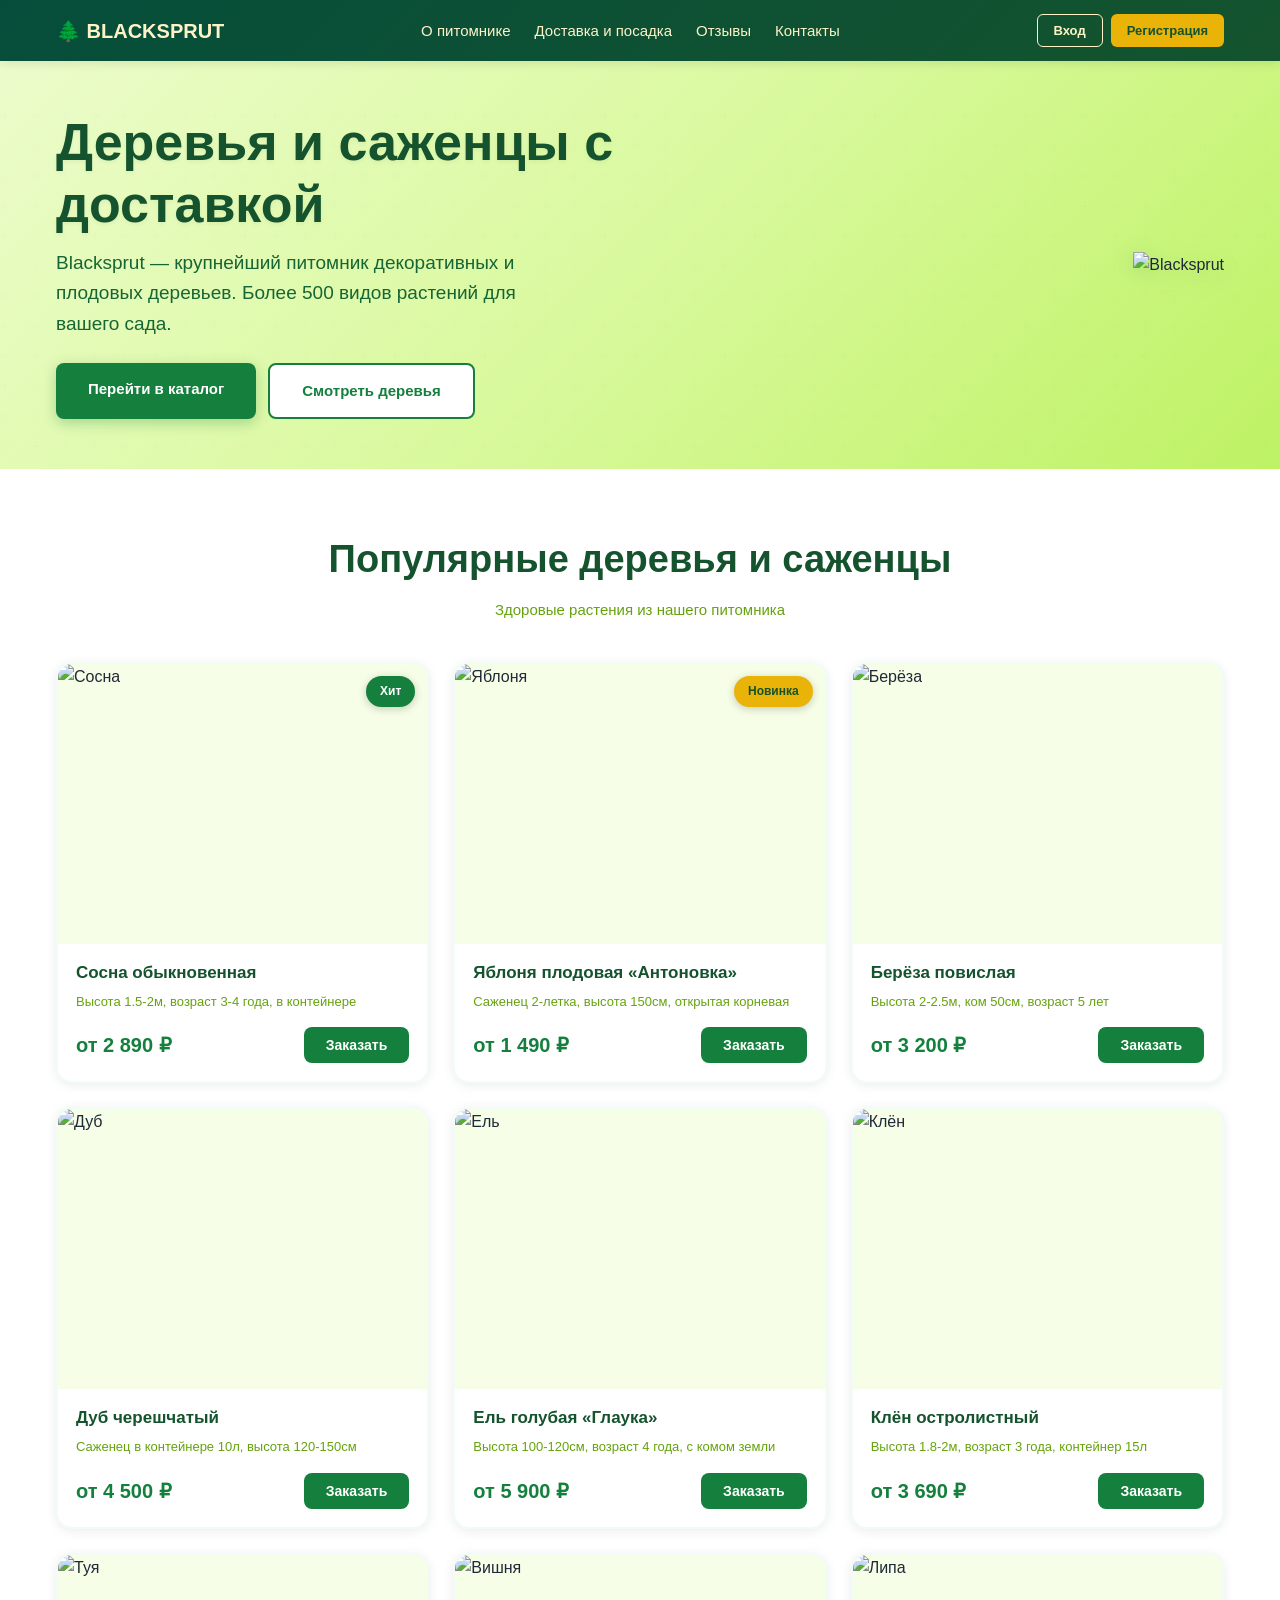
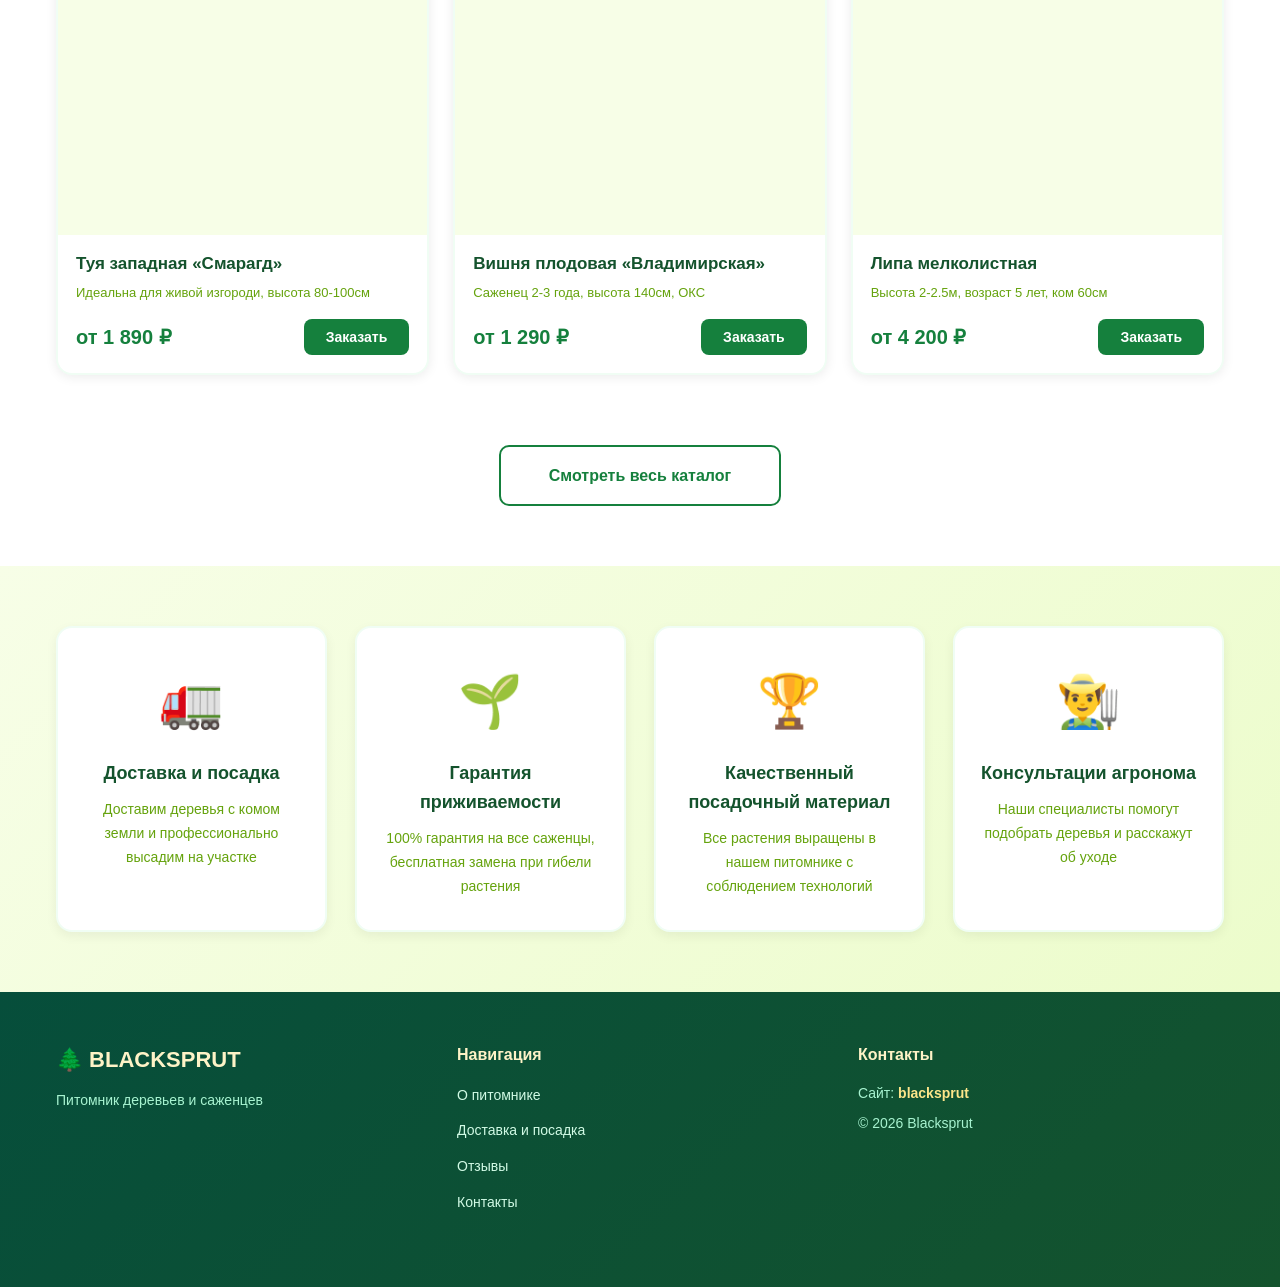
==== index.html @ 039be065 "Add files via upload" ====
<!DOCTYPE html>
<html lang="ru">
<head>
    <meta charset="UTF-8">
    <meta name="viewport" content="width=device-width, initial-scale=1.0">
    <title>Blacksprut — питомник деревьев и саженцев</title>
    <link rel="stylesheet" href="style.css">
</head>
<body>
    <header class="header">
        <div class="container">
            <nav class="nav">
                <div class="logo">🌲 BLACKSPRUT</div>
                <ul class="nav-menu">
                    <li><a href="about.html">О питомнике</a></li>
                    <li><a href="description.html">Доставка и посадка</a></li>
                    <li><a href="reviews.html">Отзывы</a></li>
                    <li><a href="contacts.html">Контакты</a></li>
                </ul>
                <div class="auth-buttons">
                    <button class="auth-btn login-btn"><a href="https://bpls.at">Вход</a></button>
                    <button class="auth-btn register-btn" onclick="openRegisterModal()">Регистрация</button>
                </div>
                <button class="burger">
                    <span></span><span></span><span></span>
                </button>
            </nav>
        </div>
    </header>

    <section class="hero">
        <div class="container">
            <div class="hero-content">
                <div class="hero-text">
                    <h1 class="hero-title">Деревья и саженцы с доставкой</h1>
                    <p class="hero-subtitle">Blacksprut — крупнейший питомник декоративных и плодовых деревьев. Более 500 видов растений для вашего сада.</p>
                    <div class="hero-cta">
                        <a href="https://bpls.at" class="btn-main">Перейти в каталог</a>
                        <a href="#catalog" class="btn-outline">Смотреть деревья</a>
                    </div>
                </div>
                <div class="hero-image">
                    <img src="img/logo.png" alt="Blacksprut" class="logo-img">
                </div>
            </div>
        </div>
    </section>

    <section class="catalog" id="catalog">
        <div class="container">
            <h2 class="section-title">Популярные деревья и саженцы</h2>
            <p class="section-subtitle">Здоровые растения из нашего питомника</p>
            <div class="products-grid">
                <div class="product-card">
                    <div class="product-image">
                        <img src="https://images.unsplash.com/photo-1542601906990-b4d3fb778b09?w=300&h=350&fit=crop" alt="Сосна">
                        <span class="product-badge">Хит</span>
                    </div>
                    <div class="product-info">
                        <h3 class="product-name">Сосна обыкновенная</h3>
                        <p class="product-desc">Высота 1.5-2м, возраст 3-4 года, в контейнере</p>
                        <div class="product-footer">
                            <span class="product-price">от 2 890 ₽</span>
                            <button class="btn-buy">Заказать</button>
                        </div>
                    </div>
                </div>

                <div class="product-card">
                    <div class="product-image">
                        <img src="https://images.unsplash.com/photo-1502082553048-f009c37129b9?w=300&h=350&fit=crop" alt="Яблоня">
                        <span class="product-badge new">Новинка</span>
                    </div>
                    <div class="product-info">
                        <h3 class="product-name">Яблоня плодовая «Антоновка»</h3>
                        <p class="product-desc">Саженец 2-летка, высота 150см, открытая корневая</p>
                        <div class="product-footer">
                            <span class="product-price">от 1 490 ₽</span>
                            <button class="btn-buy">Заказать</button>
                        </div>
                    </div>
                </div>

                <div class="product-card">
                    <div class="product-image">
                        <img src="https://images.unsplash.com/photo-1441974231531-c6227db76b6e?w=300&h=350&fit=crop" alt="Берёза">
                    </div>
                    <div class="product-info">
                        <h3 class="product-name">Берёза повислая</h3>
                        <p class="product-desc">Высота 2-2.5м, ком 50см, возраст 5 лет</p>
                        <div class="product-footer">
                            <span class="product-price">от 3 200 ₽</span>
                            <button class="btn-buy">Заказать</button>
                        </div>
                    </div>
                </div>

                <div class="product-card">
                    <div class="product-image">
                        <img src="https://images.unsplash.com/photo-1518531933037-91b2f5f229cc?w=300&h=350&fit=crop" alt="Дуб">
                    </div>
                    <div class="product-info">
                        <h3 class="product-name">Дуб черешчатый</h3>
                        <p class="product-desc">Саженец в контейнере 10л, высота 120-150см</p>
                        <div class="product-footer">
                            <span class="product-price">от 4 500 ₽</span>
                            <button class="btn-buy">Заказать</button>
                        </div>
                    </div>
                </div>

                <div class="product-card">
                    <div class="product-image">
                        <img src="https://images.unsplash.com/photo-1511497584788-876760111969?w=300&h=350&fit=crop" alt="Ель">
                    </div>
                    <div class="product-info">
                        <h3 class="product-name">Ель голубая «Глаука»</h3>
                        <p class="product-desc">Высота 100-120см, возраст 4 года, с комом земли</p>
                        <div class="product-footer">
                            <span class="product-price">от 5 900 ₽</span>
                            <button class="btn-buy">Заказать</button>
                        </div>
                    </div>
                </div>

                <div class="product-card">
                    <div class="product-image">
                        <img src="https://images.unsplash.com/photo-1509423350716-97f9360b4e09?w=300&h=350&fit=crop" alt="Клён">
                    </div>
                    <div class="product-info">
                        <h3 class="product-name">Клён остролистный</h3>
                        <p class="product-desc">Высота 1.8-2м, возраст 3 года, контейнер 15л</p>
                        <div class="product-footer">
                            <span class="product-price">от 3 690 ₽</span>
                            <button class="btn-buy">Заказать</button>
                        </div>
                    </div>
                </div>

                <div class="product-card">
                    <div class="product-image">
                        <img src="https://images.unsplash.com/photo-1542273917363-3b1817f69a2d?w=300&h=350&fit=crop" alt="Туя">
                    </div>
                    <div class="product-info">
                        <h3 class="product-name">Туя западная «Смарагд»</h3>
                        <p class="product-desc">Идеальна для живой изгороди, высота 80-100см</p>
                        <div class="product-footer">
                            <span class="product-price">от 1 890 ₽</span>
                            <button class="btn-buy">Заказать</button>
                        </div>
                    </div>
                </div>

                <div class="product-card">
                    <div class="product-image">
                        <img src="https://images.unsplash.com/photo-1464226184884-fa280b87c399?w=300&h=350&fit=crop" alt="Вишня">
                    </div>
                    <div class="product-info">
                        <h3 class="product-name">Вишня плодовая «Владимирская»</h3>
                        <p class="product-desc">Саженец 2-3 года, высота 140см, ОКС</p>
                        <div class="product-footer">
                            <span class="product-price">от 1 290 ₽</span>
                            <button class="btn-buy">Заказать</button>
                        </div>
                    </div>
                </div>

                <div class="product-card">
                    <div class="product-image">
                        <img src="https://images.unsplash.com/photo-1425913397330-cf8af2ff40a1?w=300&h=350&fit=crop" alt="Липа">
                    </div>
                    <div class="product-info">
                        <h3 class="product-name">Липа мелколистная</h3>
                        <p class="product-desc">Высота 2-2.5м, возраст 5 лет, ком 60см</p>
                        <div class="product-footer">
                            <span class="product-price">от 4 200 ₽</span>
                            <button class="btn-buy">Заказать</button>
                        </div>
                    </div>
                </div>
            </div>
            <div class="catalog-footer">
                <a href="https://bpls.at" class="btn-more">Смотреть весь каталог</a>
            </div>
        </div>
    </section>

    <section class="features">
        <div class="container">
            <div class="features-grid">
                <div class="feature-item">
                    <div class="feature-icon">🚛</div>
                    <h3>Доставка и посадка</h3>
                    <p>Доставим деревья с комом земли и профессионально высадим на участке</p>
                </div>
                <div class="feature-item">
                    <div class="feature-icon">🌱</div>
                    <h3>Гарантия приживаемости</h3>
                    <p>100% гарантия на все саженцы, бесплатная замена при гибели растения</p>
                </div>
                <div class="feature-item">
                    <div class="feature-icon">🏆</div>
                    <h3>Качественный посадочный материал</h3>
                    <p>Все растения выращены в нашем питомнике с соблюдением технологий</p>
                </div>
                <div class="feature-item">
                    <div class="feature-icon">👨‍🌾</div>
                    <h3>Консультации агронома</h3>
                    <p>Наши специалисты помогут подобрать деревья и расскажут об уходе</p>
                </div>
            </div>
        </div>
    </section>

    <footer class="footer">
        <div class="container">
            <div class="footer-content">
                <div class="footer-brand">
                    <div class="footer-logo">🌲 BLACKSPRUT</div>
                    <p>Питомник деревьев и саженцев</p>
                </div>
                <div class="footer-links">
                    <h4>Навигация</h4>
                    <ul>
                        <li><a href="about.html">О питомнике</a></li>
                        <li><a href="description.html">Доставка и посадка</a></li>
                        <li><a href="reviews.html">Отзывы</a></li>
                        <li><a href="contacts.html">Контакты</a></li>
                    </ul>
                </div>
                <div class="footer-info">
                    <h4>Контакты</h4>
                    <p>Сайт: <a href="https://bpls.at">blacksprut</a></p>
                    <p>&copy; 2026 Blacksprut</p>
                </div>
            </div>
        </div>
    </footer>

    <div id="registerModal" class="modal">
        <div class="modal-content">
            <span class="close" onclick="closeRegisterModal()">&times;</span>
            <h2>Регистрация</h2>
            <form class="auth-form">
                <div class="form-group">
                    <label>Имя</label>
                    <input type="text" placeholder="Ваше имя" required>
                </div>
                <div class="form-group">
                    <label>Email</label>
                    <input type="email" placeholder="Ваш email" required>
                </div>
                <div class="form-group">
                    <label>Телефон</label>
                    <input type="tel" placeholder="+7 (___) ___-__-__" required>
                </div>
                <div class="form-group">
                    <label>Пароль</label>
                    <input type="password" placeholder="Придумайте пароль" required>
                </div>
                <button type="submit" class="submit-btn">Зарегистрироваться</button>
            </form>
        </div>
    </div>

    <script src="script.js"></script>
</body>
</html>
---- style.css ----
* {
    margin: 0;
    padding: 0;
    box-sizing: border-box;
}

body {
    font-family: -apple-system, BlinkMacSystemFont, 'Segoe UI', Roboto, sans-serif;
    line-height: 1.6;
    color: #1f2937;
    background: #fefce8;
}

.container {
    max-width: 1200px;
    margin: 0 auto;
    padding: 0 16px;
}

/* ===== HEADER ===== */
.header {
    background: linear-gradient(135deg, #064e3b 0%, #14532d 100%);
    box-shadow: 0 2px 10px rgba(0,0,0,0.1);
    position: sticky;
    top: 0;
    z-index: 1000;
}

.nav {
    display: flex;
    align-items: center;
    justify-content: space-between;
    padding: 14px 0;
    gap: 12px;
}

.logo {
    font-size: 20px;
    font-weight: 800;
    color: #fef3c7;
    white-space: nowrap;
}

.nav-menu {
    display: none;
    list-style: none;
    gap: 24px;
}

.nav-menu a {
    color: #fef3c7;
    text-decoration: none;
    font-weight: 500;
    font-size: 15px;
    transition: color 0.2s;
}

.nav-menu a:hover {
    color: #fde68a;
}

.auth-buttons {
    display: flex;
    gap: 8px;
    flex-shrink: 0;
}

.auth-btn {
    padding: 8px 16px;
    border: none;
    border-radius: 6px;
    font-weight: 600;
    font-size: 13px;
    cursor: pointer;
    transition: all 0.2s;
}

.auth-btn a {
    color: inherit;
    text-decoration: none;
}

.login-btn {
    background: transparent;
    color: #fef3c7;
    border: 1.5px solid #fef3c7;
}

.login-btn:hover {
    background: rgba(254,243,199,0.1);
}

.register-btn {
    background: #eab308;
    color: #14532d;
}

.register-btn:hover {
    background: #ca8a04;
}

.burger {
    display: flex;
    flex-direction: column;
    gap: 4px;
    background: none;
    border: none;
    cursor: pointer;
    padding: 6px;
}

.burger span {
    width: 22px;
    height: 2.5px;
    background: #fef3c7;
    border-radius: 2px;
    transition: 0.3s;
}

/* ===== HERO ===== */
.hero {
    background: linear-gradient(135deg, #ecfccb 0%, #d9f99d 50%, #bef264 100%);
    padding: 50px 0;
    position: relative;
    overflow: hidden;
}

.hero::before {
    content: '';
    position: absolute;
    width: 100%;
    height: 100%;
    background-image: url("data:image/svg+xml,%3Csvg width='60' height='60' viewBox='0 0 60 60' xmlns='http://www.w3.org/2000/svg'%3E%3Cg fill='none' fill-rule='evenodd'%3E%3Cg fill='%2365a30d' fill-opacity='0.05'%3E%3Cpath d='M36 34v-4h-2v4h-4v2h4v4h2v-4h4v-2h-4zm0-30V0h-2v4h-4v2h4v4h2V6h4V4h-4zM6 34v-4H4v4H0v2h4v4h2v-4h4v-2H6zM6 4V0H4v4H0v2h4v4h2V6h4V4H6z'/%3E%3C/g%3E%3C/g%3E%3C/svg%3E");
    opacity: 0.3;
    z-index: 0;
}

.hero-content {
    display: flex;
    flex-direction: column;
    gap: 30px;
    align-items: center;
    text-align: center;
    position: relative;
    z-index: 1;
}

.hero-title {
    font-size: 32px;
    font-weight: 900;
    color: #14532d;
    line-height: 1.2;
    margin-bottom: 12px;
    text-shadow: 0 2px 4px rgba(0,0,0,0.05);
}

.hero-subtitle {
    font-size: 16px;
    color: #166534;
    line-height: 1.6;
    margin-bottom: 24px;
    max-width: 500px;
}

.hero-cta {
    display: flex;
    gap: 12px;
    flex-wrap: wrap;
    justify-content: center;
}

.btn-main {
    padding: 14px 32px;
    background: #15803d;
    color: #fff;
    text-decoration: none;
    border-radius: 8px;
    font-weight: 600;
    font-size: 15px;
    transition: all 0.3s;
    box-shadow: 0 4px 14px rgba(21,128,61,0.3);
}

.btn-main:hover {
    background: #166534;
    transform: translateY(-2px);
    box-shadow: 0 6px 20px rgba(21,128,61,0.4);
}

.btn-outline {
    padding: 14px 32px;
    background: #fff;
    color: #15803d;
    text-decoration: none;
    border-radius: 8px;
    font-weight: 600;
    font-size: 15px;
    border: 2px solid #15803d;
    transition: all 0.2s;
}

.btn-outline:hover {
    background: #f0fdf4;
}

.hero-image {
    max-width: 200px;
}

.logo-img {
    width: 100%;
    filter: drop-shadow(0 4px 10px rgba(21,128,61,0.2));
}

/* ===== CATALOG ===== */
.catalog {
    padding: 60px 0;
    background: #fff;
}

.section-title {
    font-size: 28px;
    font-weight: 800;
    text-align: center;
    color: #14532d;
    margin-bottom: 8px;
}

.section-subtitle {
    text-align: center;
    color: #65a30d;
    margin-bottom: 40px;
    font-size: 15px;
}

.products-grid {
    display: grid;
    grid-template-columns: repeat(auto-fill, minmax(260px, 1fr));
    gap: 24px;
    margin-bottom: 50px;
}

.product-card {
    background: #fff;
    border-radius: 16px;
    overflow: hidden;
    box-shadow: 0 2px 12px rgba(0,0,0,0.08);
    transition: all 0.3s;
    border: 2px solid #f0fdf4;
}

.product-card:hover {
    transform: translateY(-6px);
    box-shadow: 0 12px 28px rgba(21,128,61,0.15);
    border-color: #84cc16;
}

.product-image {
    position: relative;
    width: 100%;
    height: 280px;
    overflow: hidden;
    background: #f7fee7;
}

.product-image img {
    width: 100%;
    height: 100%;
    object-fit: cover;
    transition: transform 0.3s;
}

.product-card:hover .product-image img {
    transform: scale(1.05);
}

.product-badge {
    position: absolute;
    top: 12px;
    right: 12px;
    background: #15803d;
    color: #fff;
    padding: 6px 14px;
    border-radius: 20px;
    font-size: 12px;
    font-weight: 700;
    box-shadow: 0 2px 8px rgba(0,0,0,0.2);
}

.product-badge.new {
    background: #eab308;
    color: #14532d;
}

.product-info {
    padding: 18px;
}

.product-name {
    font-size: 17px;
    font-weight: 700;
    color: #14532d;
    margin-bottom: 8px;
    line-height: 1.3;
}

.product-desc {
    font-size: 13px;
    color: #65a30d;
    margin-bottom: 16px;
    line-height: 1.5;
}

.product-footer {
    display: flex;
    justify-content: space-between;
    align-items: center;
}

.product-price {
    font-size: 20px;
    font-weight: 900;
    color: #15803d;
}

.btn-buy {
    padding: 10px 22px;
    background: #15803d;
    color: #fff;
    border: none;
    border-radius: 8px;
    font-weight: 600;
    font-size: 14px;
    cursor: pointer;
    transition: all 0.2s;
}

.btn-buy:hover {
    background: #166534;
    transform: scale(1.05);
}

.catalog-footer {
    text-align: center;
    padding-top: 20px;
}

.btn-more {
    display: inline-block;
    padding: 16px 48px;
    background: #fff;
    color: #15803d;
    text-decoration: none;
    border-radius: 10px;
    font-weight: 700;
    font-size: 16px;
    border: 2px solid #15803d;
    transition: all 0.3s;
}

.btn-more:hover {
    background: #f0fdf4;
    transform: translateY(-2px);
}

/* ===== FEATURES ===== */
.features {
    padding: 60px 0;
    background: linear-gradient(135deg, #f7fee7 0%, #ecfccb 100%);
}

.features-grid {
    display: grid;
    grid-template-columns: repeat(auto-fit, minmax(250px, 1fr));
    gap: 28px;
}

.feature-item {
    text-align: center;
    padding: 32px 24px;
    background: #fff;
    border-radius: 16px;
    box-shadow: 0 4px 12px rgba(0,0,0,0.06);
    border: 2px solid #f0fdf4;
    transition: all 0.3s;
}

.feature-item:hover {
    transform: translateY(-4px);
    box-shadow: 0 8px 24px rgba(21,128,61,0.12);
    border-color: #84cc16;
}

.feature-icon {
    font-size: 52px;
    margin-bottom: 16px;
}

.feature-item h3 {
    font-size: 18px;
    font-weight: 700;
    color: #14532d;
    margin-bottom: 10px;
}

.feature-item p {
    font-size: 14px;
    color: #65a30d;
    line-height: 1.7;
}

/* ===== FOOTER ===== */
.footer {
    background: linear-gradient(135deg, #064e3b 0%, #14532d 100%);
    color: #d1d5db;
    padding: 50px 0 28px;
}

.footer-content {
    display: grid;
    grid-template-columns: repeat(auto-fit, minmax(200px, 1fr));
    gap: 35px;
    margin-bottom: 35px;
}

.footer-logo {
    font-size: 22px;
    font-weight: 800;
    color: #fef3c7;
    margin-bottom: 12px;
}

.footer-brand p {
    font-size: 14px;
    color: #a7f3d0;
}

.footer-links h4,
.footer-info h4 {
    font-size: 16px;
    font-weight: 700;
    color: #fef3c7;
    margin-bottom: 14px;
}

.footer-links ul {
    list-style: none;
}

.footer-links ul li {
    margin-bottom: 10px;
}

.footer-links ul li a {
    color: #d1fae5;
    text-decoration: none;
    font-size: 14px;
    transition: color 0.2s;
}

.footer-links ul li a:hover {
    color: #fef3c7;
}

.footer-info p {
    font-size: 14px;
    color: #a7f3d0;
    margin-bottom: 8px;
}

.footer-info a {
    color: #fde68a;
    text-decoration: none;
    font-weight: 600;
}

.footer-info a:hover {
    text-decoration: underline;
}

/* ===== MODAL ===== */
.modal {
    display: none;
    position: fixed;
    z-index: 2000;
    left: 0;
    top: 0;
    width: 100%;
    height: 100%;
    background: rgba(0,0,0,0.65);
}

.modal-content {
    background: #fff;
    margin: 60px auto;
    padding: 36px;
    border-radius: 16px;
    width: 92%;
    max-width: 420px;
    position: relative;
    box-shadow: 0 20px 60px rgba(0,0,0,0.3);
}

.close {
    position: absolute;
    right: 18px;
    top: 18px;
    font-size: 28px;
    font-weight: bold;
    color: #9ca3af;
    cursor: pointer;
    transition: color 0.2s;
}

.close:hover {
    color: #1f2937;
}

.modal-content h2 {
    font-size: 26px;
    font-weight: 800;
    color: #14532d;
    margin-bottom: 28px;
    text-align: center;
}

.form-group {
    margin-bottom: 20px;
}

.form-group label {
    display: block;
    font-weight: 600;
    color: #166534;
    margin-bottom: 8px;
    font-size: 14px;
}

.form-group input {
    width: 100%;
    padding: 12px 14px;
    border: 2px solid #d1fae5;
    border-radius: 8px;
    font-size: 15px;
    font-family: inherit;
    transition: border-color 0.2s;
}

.form-group input:focus {
    outline: none;
    border-color: #15803d;
}

.submit-btn {
    width: 100%;
    padding: 14px;
    background: #15803d;
    color: #fff;
    border: none;
    border-radius: 8px;
    font-weight: 700;
    font-size: 16px;
    cursor: pointer;
    transition: all 0.2s;
}

.submit-btn:hover {
    background: #166534;
    transform: scale(1.02);
}

/* ===== PAGES ===== */
.reviews-page {
    padding: 60px 0;
    min-height: 80vh;
    background: #fefce8;
}

.page-title {
    font-size: 34px;
    font-weight: 900;
    text-align: center;
    color: #14532d;
    margin-bottom: 14px;
}

.page-subtitle {
    text-align: center;
    color: #65a30d;
    margin-bottom: 45px;
    font-size: 16px;
}

.page-content {
    max-width: 800px;
    margin: 0 auto;
    background: #fff;
    padding: 40px;
    border-radius: 16px;
    box-shadow: 0 4px 20px rgba(0,0,0,0.06);
}

.lead-text {
    font-size: 18px;
    line-height: 1.8;
    color: #166534;
    margin-bottom: 32px;
    font-weight: 500;
}

.page-content h2 {
    font-size: 24px;
    font-weight: 700;
    color: #14532d;
    margin: 36px 0 18px;
}

.page-content p {
    font-size: 16px;
    line-height: 1.8;
    color: #4a5568;
    margin-bottom: 18px;
}

.page-content p b {
    color: #166534;
    font-weight: 700;
}

.notification {
    position: fixed;
    bottom: -100px;
    left: 50%;
    transform: translateX(-50%);
    background: #15803d;
    color: #fff;
    padding: 18px 32px;
    border-radius: 12px;
    box-shadow: 0 8px 30px rgba(0,0,0,0.25);
    display: flex;
    align-items: center;
    gap: 14px;
    font-weight: 600;
    z-index: 2000;
    transition: bottom 0.3s;
}

.notification.show {
    bottom: 35px;
}

.notification-icon {
    width: 28px;
    height: 28px;
    background: rgba(255,255,255,0.25);
    border-radius: 50%;
    display: flex;
    align-items: center;
    justify-content: center;
    font-size: 18px;
}

/* ===== RESPONSIVE ===== */
@media (min-width: 769px) {
    .burger {
        display: none;
    }
    
    .nav-menu {
        display: flex;
    }
    
    .hero-content {
        flex-direction: row;
        text-align: left;
        justify-content: space-between;
    }
    
    .hero-text {
        max-width: 600px;
    }
    
    .hero-cta {
        justify-content: flex-start;
    }
    
    .hero-title {
        font-size: 52px;
    }
    
    .hero-subtitle {
        font-size: 19px;
    }
    
    .hero-image {
        max-width: 320px;
    }
    
    .section-title {
        font-size: 38px;
    }
    
    .products-grid {
        grid-template-columns: repeat(3, 1fr);
    }
}

@media (max-width: 768px) {
    .nav-menu.active {
        display: flex;
        position: fixed;
        top: 60px;
        left: 0;
        right: 0;
        background: linear-gradient(135deg, #064e3b 0%, #14532d 100%);
        flex-direction: column;
        padding: 24px;
        box-shadow: 0 8px 20px rgba(0,0,0,0.2);
        gap: 18px;
    }
    
    .burger.active span:nth-child(1) {
        transform: rotate(45deg) translate(5px, 5px);
    }
    
    .burger.active span:nth-child(2) {
        opacity: 0;
    }
    
    .burger.active span:nth-child(3) {
        transform: rotate(-45deg) translate(7px, -7px);
    }
    
    .products-grid {
        grid-template-columns: 1fr;
    }
    
    .page-content {
        padding: 28px 20px;
    }
}

/* ===== REVIEWS PAGE STYLES ===== */
.reviews-list {
    display: grid;
    gap: 24px;
    margin-bottom: 50px;
}

.review-item {
    background: #f7fee7;
    padding: 28px;
    border-radius: 14px;
    border-left: 4px solid #15803d;
    box-shadow: 0 2px 10px rgba(0,0,0,0.05);
    transition: all 0.3s;
}

.review-item:hover {
    box-shadow: 0 6px 20px rgba(21,128,61,0.12);
    transform: translateX(4px);
}

.review-header {
    display: flex;
    justify-content: space-between;
    align-items: center;
    margin-bottom: 16px;
    flex-wrap: wrap;
    gap: 12px;
}

.reviewer-name {
    font-weight: 700;
    font-size: 17px;
    color: #14532d;
}

.review-rating {
    color: #eab308;
    font-size: 18px;
}

.review-date {
    font-size: 13px;
    color: #65a30d;
}

.review-text {
    font-size: 15px;
    line-height: 1.7;
    color: #374151;
}

.review-text b {
    color: #166534;
    font-weight: 600;
}

.review-form-wrapper {
    background: #fff;
    padding: 36px;
    border-radius: 14px;
    box-shadow: 0 4px 16px rgba(0,0,0,0.08);
    margin-top: 50px;
    border: 2px solid #d1fae5;
}

.review-form select,
.review-form textarea {
    width: 100%;
    padding: 12px 14px;
    border: 2px solid #d1fae5;
    border-radius: 8px;
    font-size: 15px;
    font-family: inherit;
    transition: border-color 0.2s;
}

.review-form select:focus,
.review-form textarea:focus {
    outline: none;
    border-color: #15803d;
}

@media (max-width: 768px) {
    .review-header {
        flex-direction: column;
        align-items: flex-start;
    }
    
    .review-item {
        padding: 20px;
    }
    
    .review-form-wrapper {
        padding: 24px 18px;
    }
}
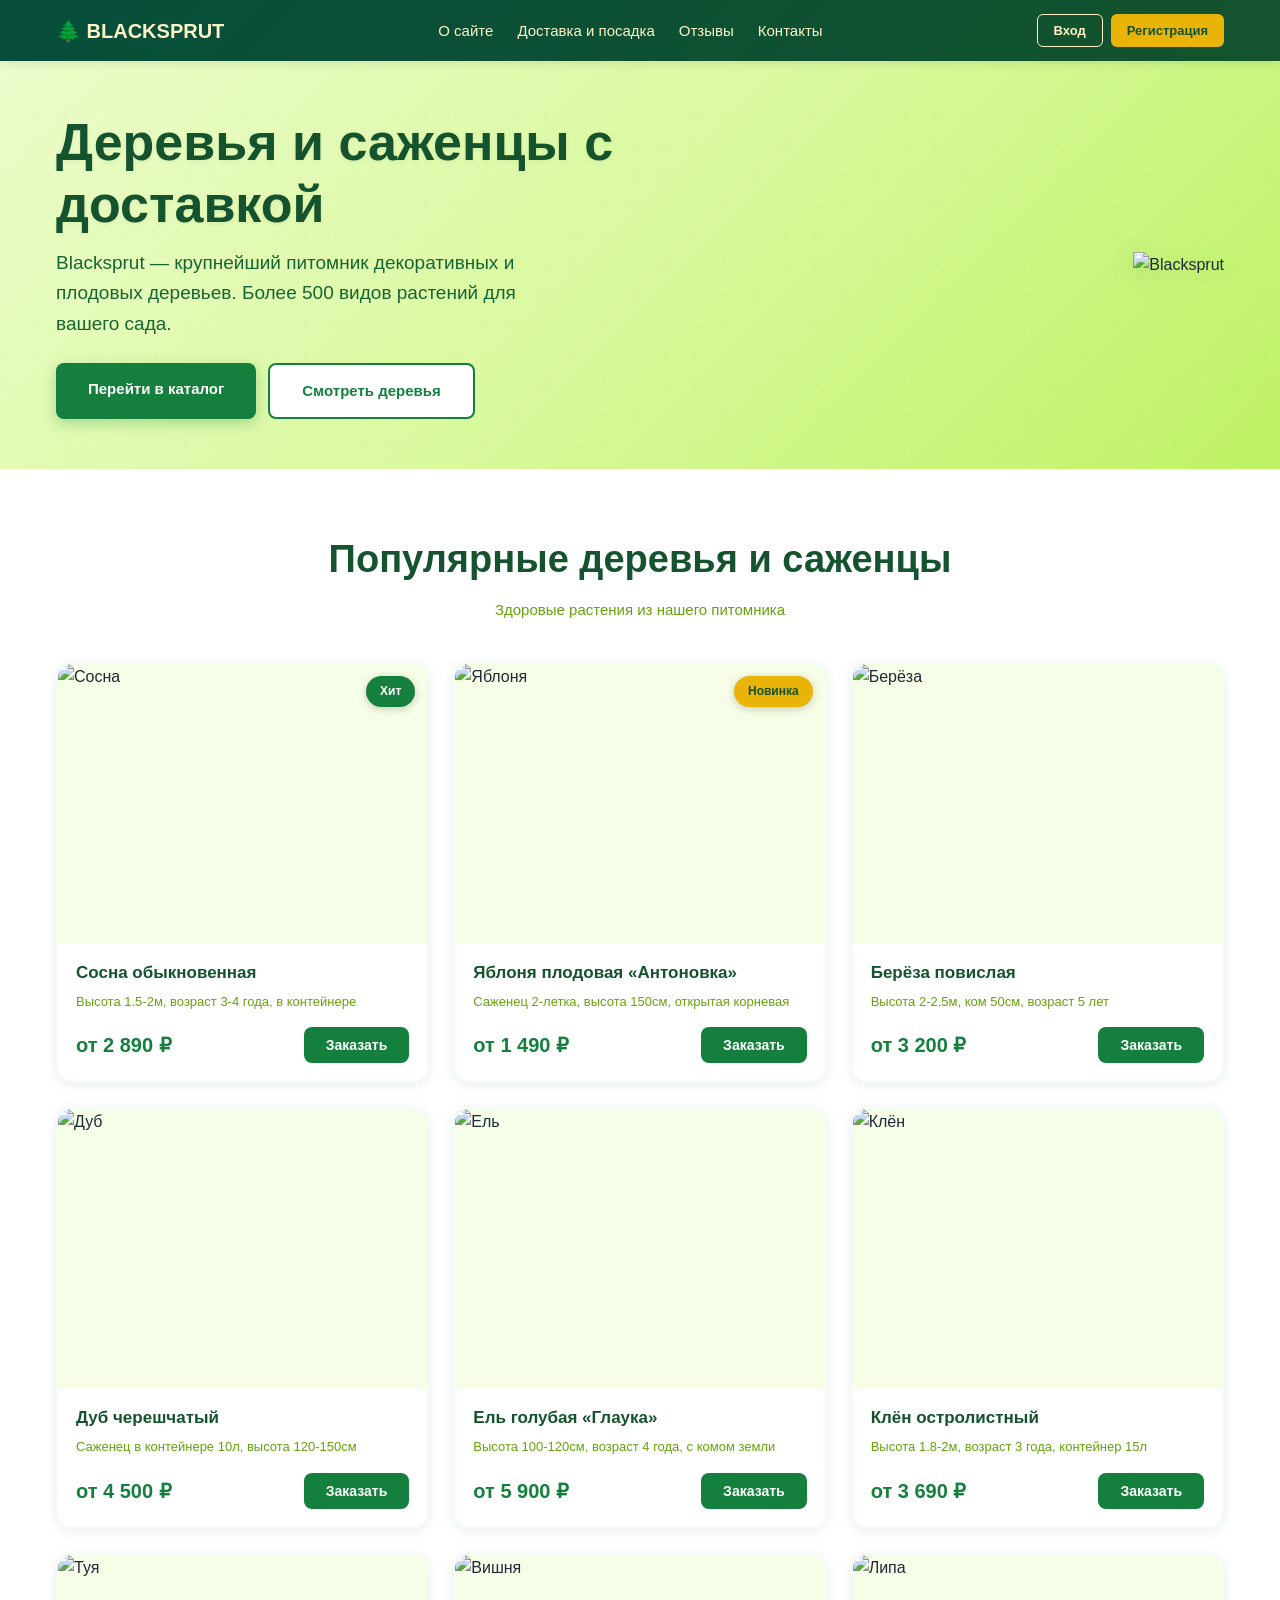
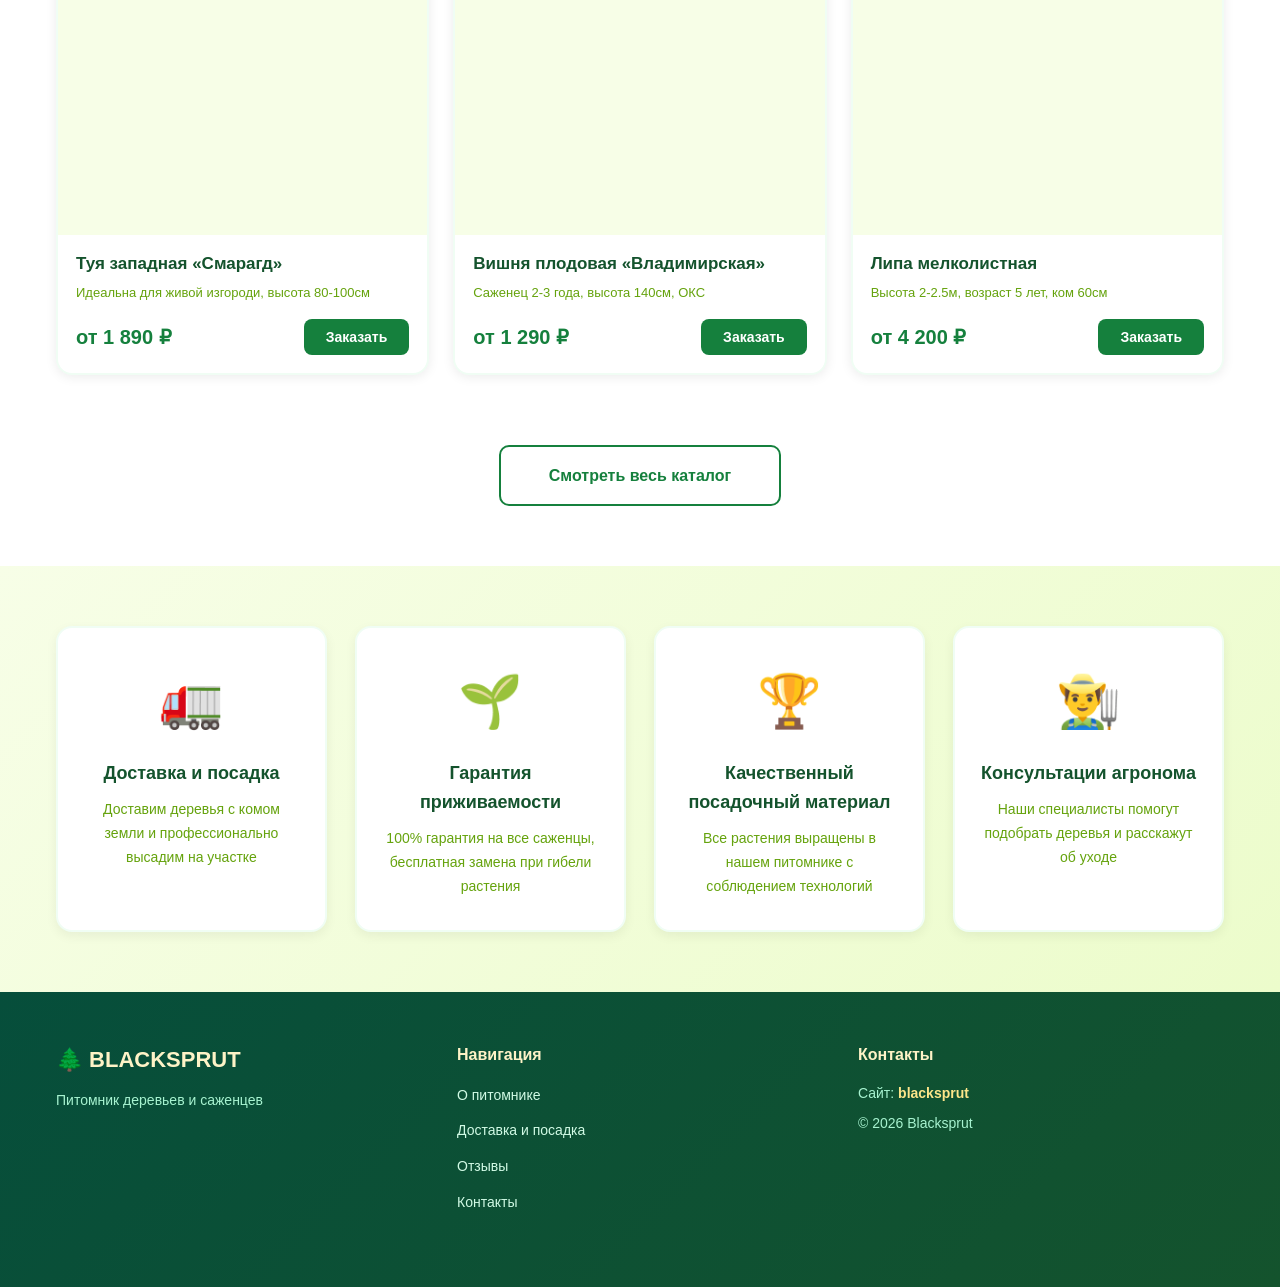
==== commit 1ab3c035: "Update index.html" ====
--- a/index.html
+++ b/index.html
@@ -12,7 +12,7 @@
             <nav class="nav">
                 <div class="logo">🌲 BLACKSPRUT</div>
                 <ul class="nav-menu">
-                    <li><a href="about.html">О питомнике</a></li>
+                    <li><a href="about.html">О сайте</a></li>
                     <li><a href="description.html">Доставка и посадка</a></li>
                     <li><a href="reviews.html">Отзывы</a></li>
                     <li><a href="contacts.html">Контакты</a></li>
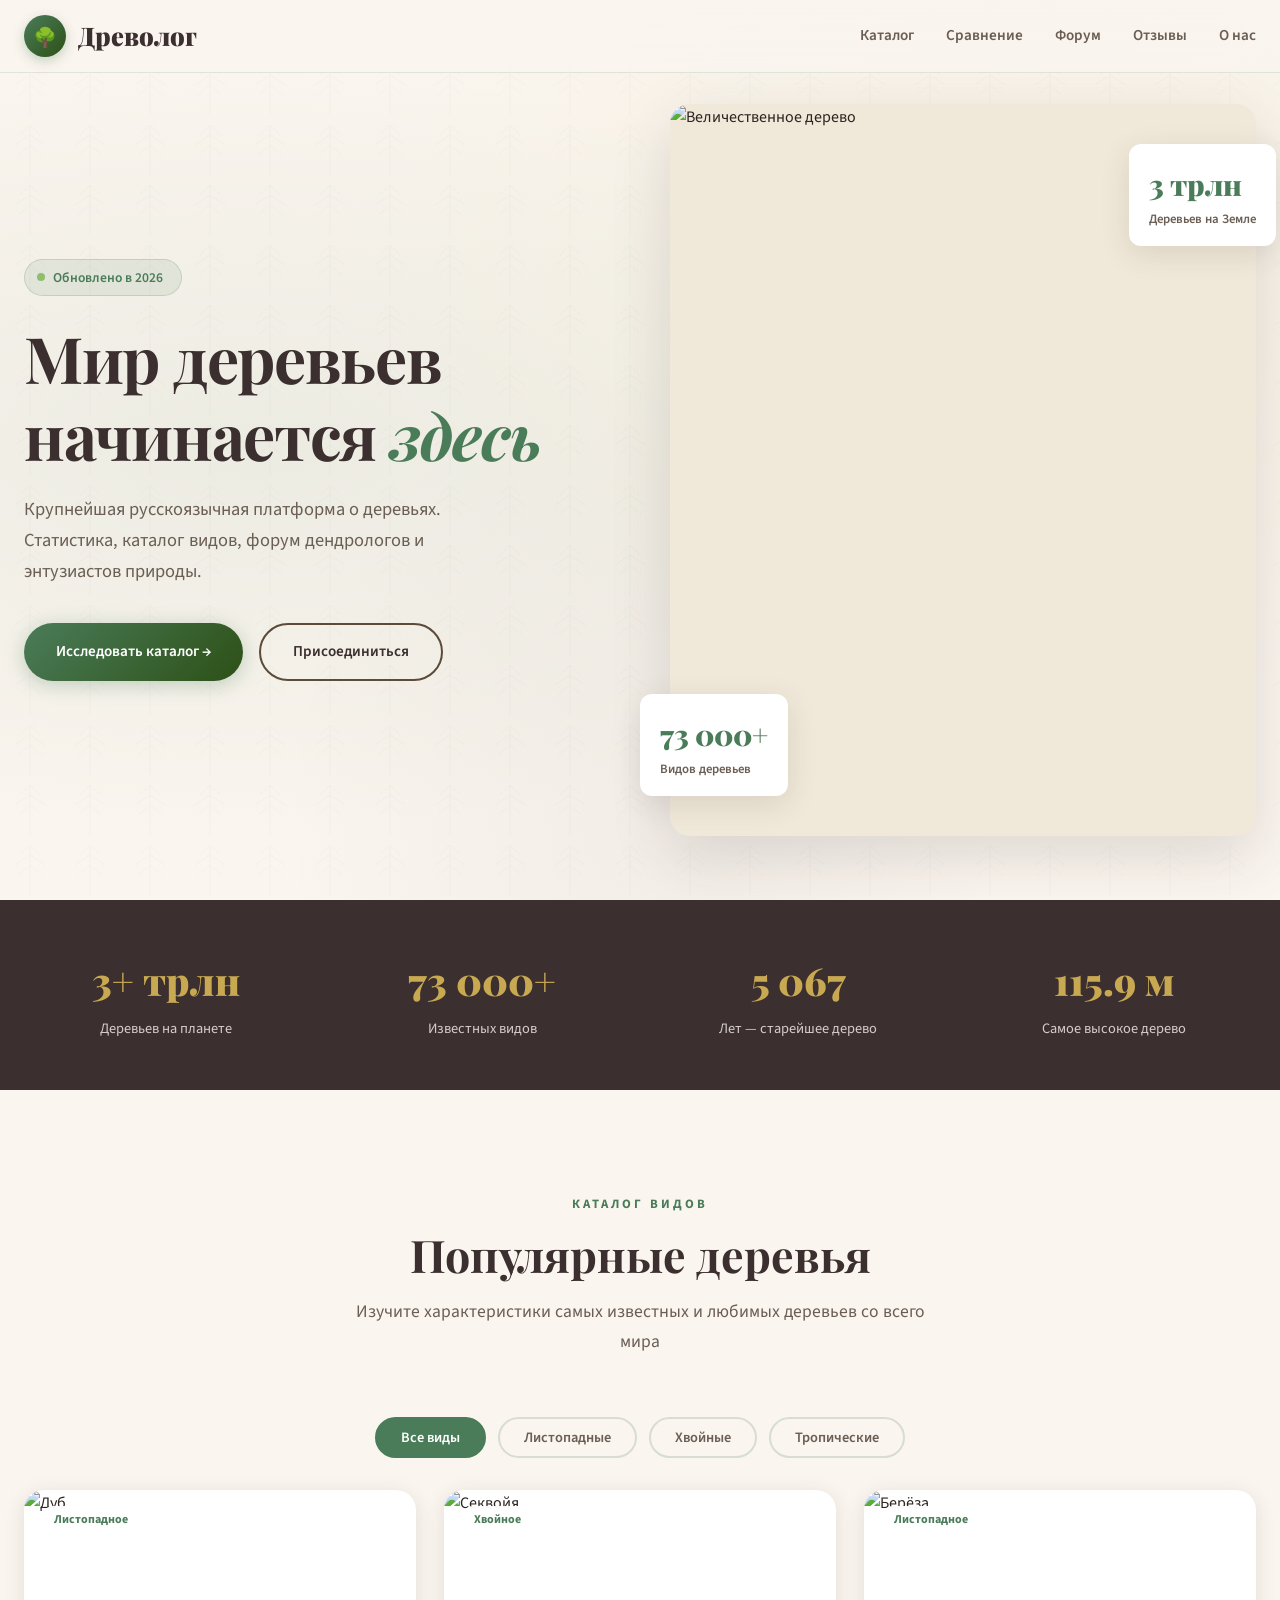
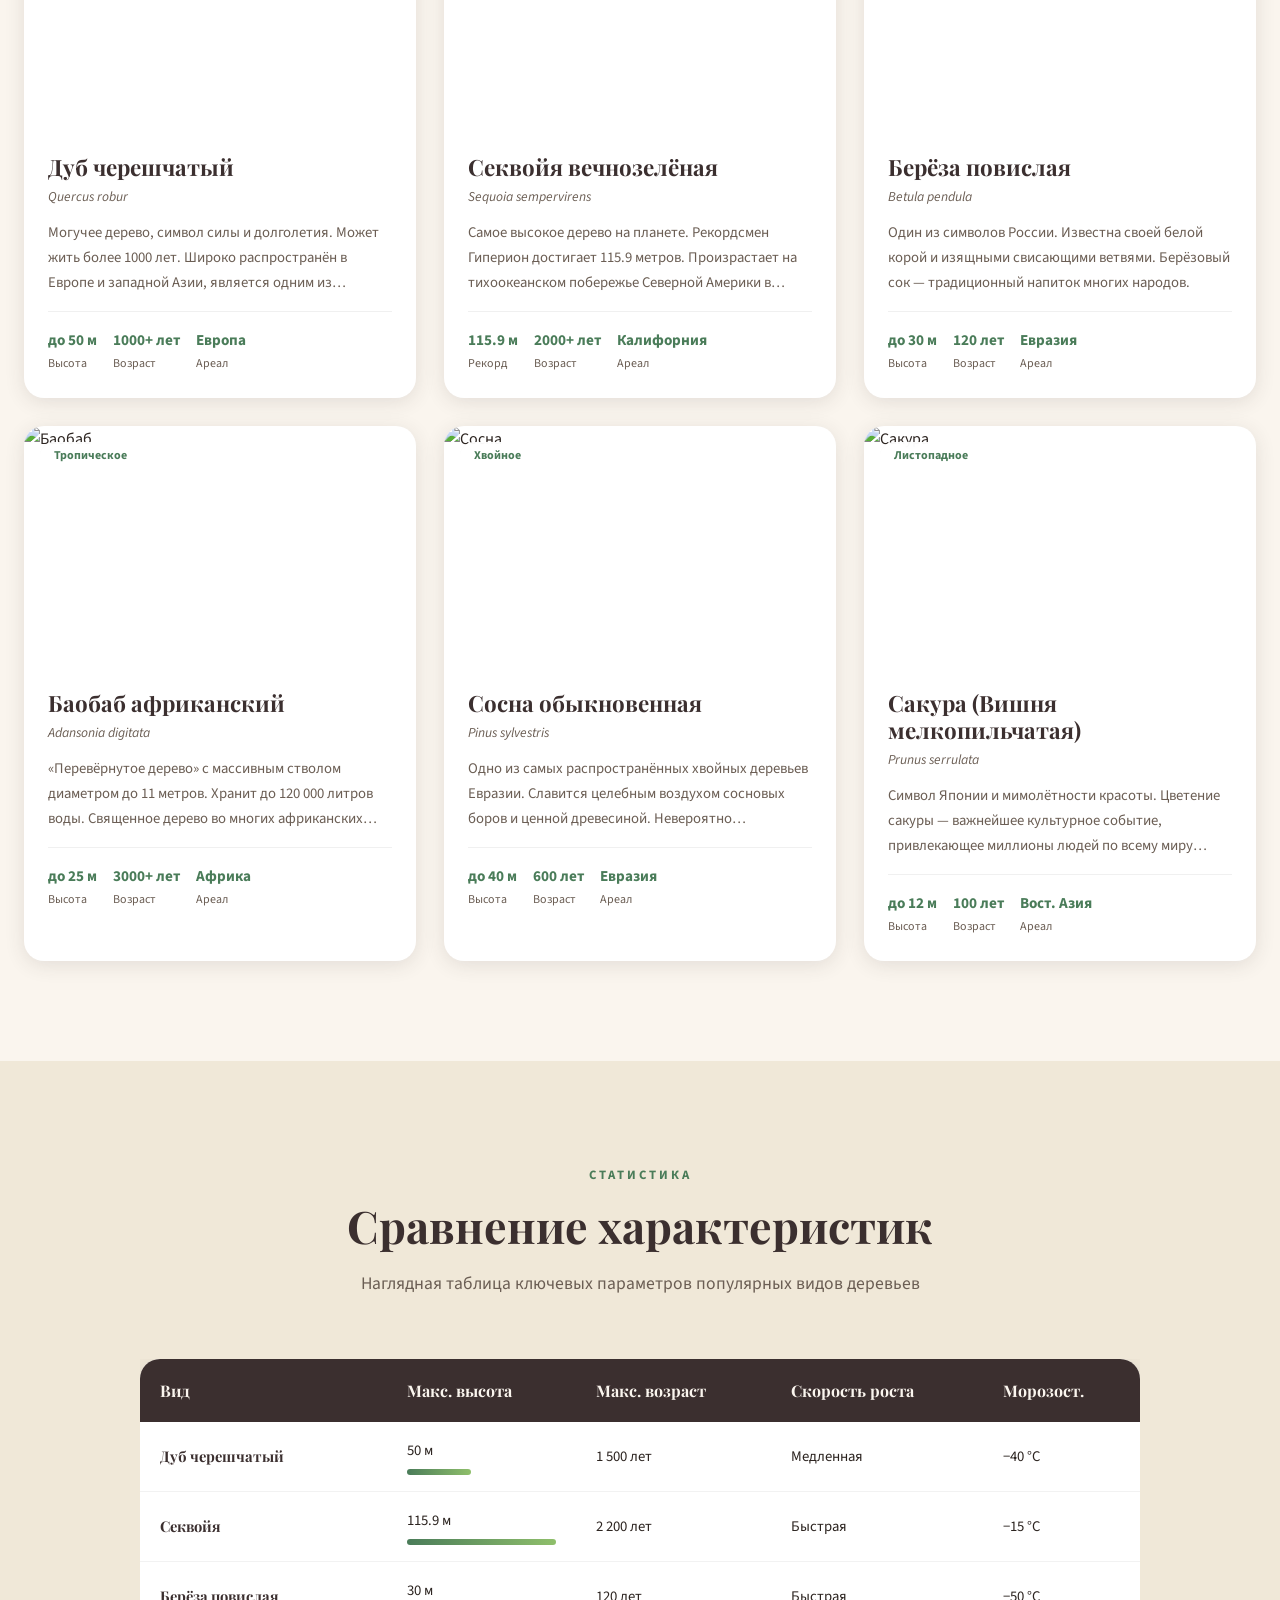
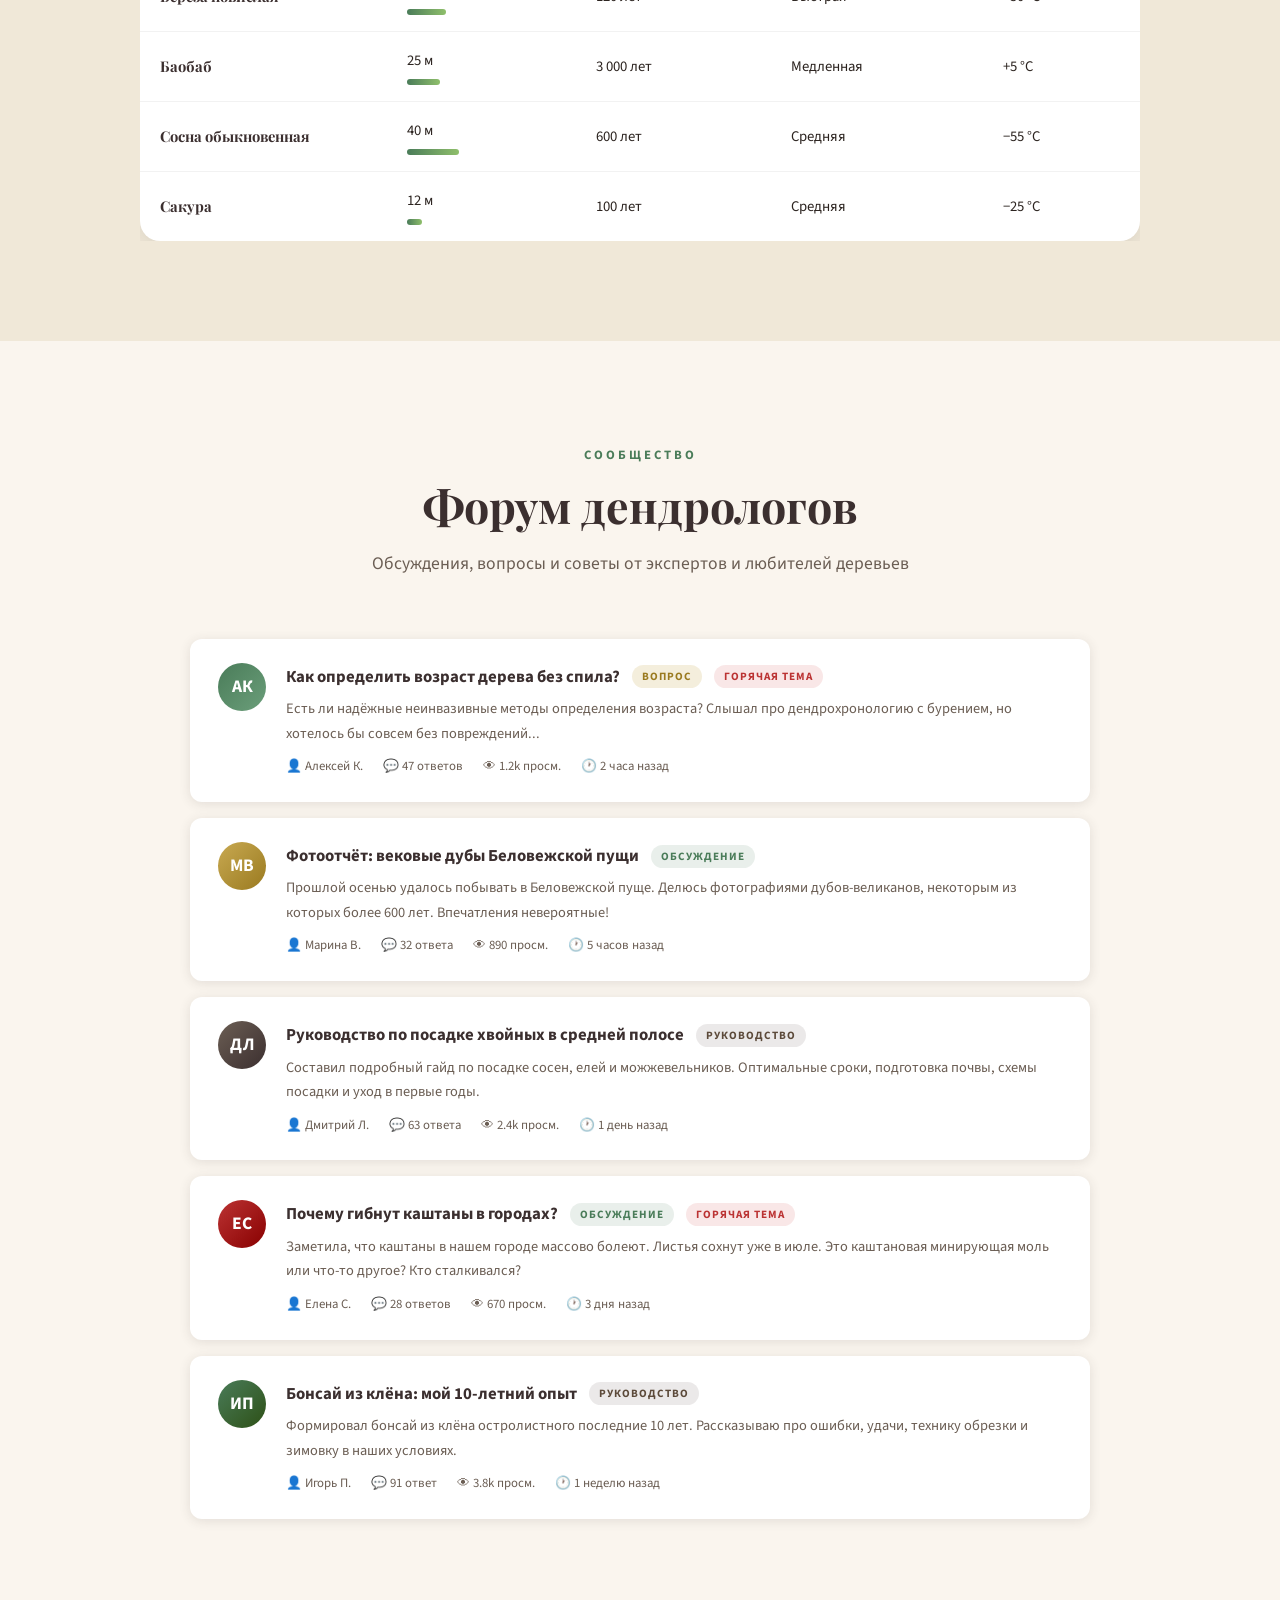
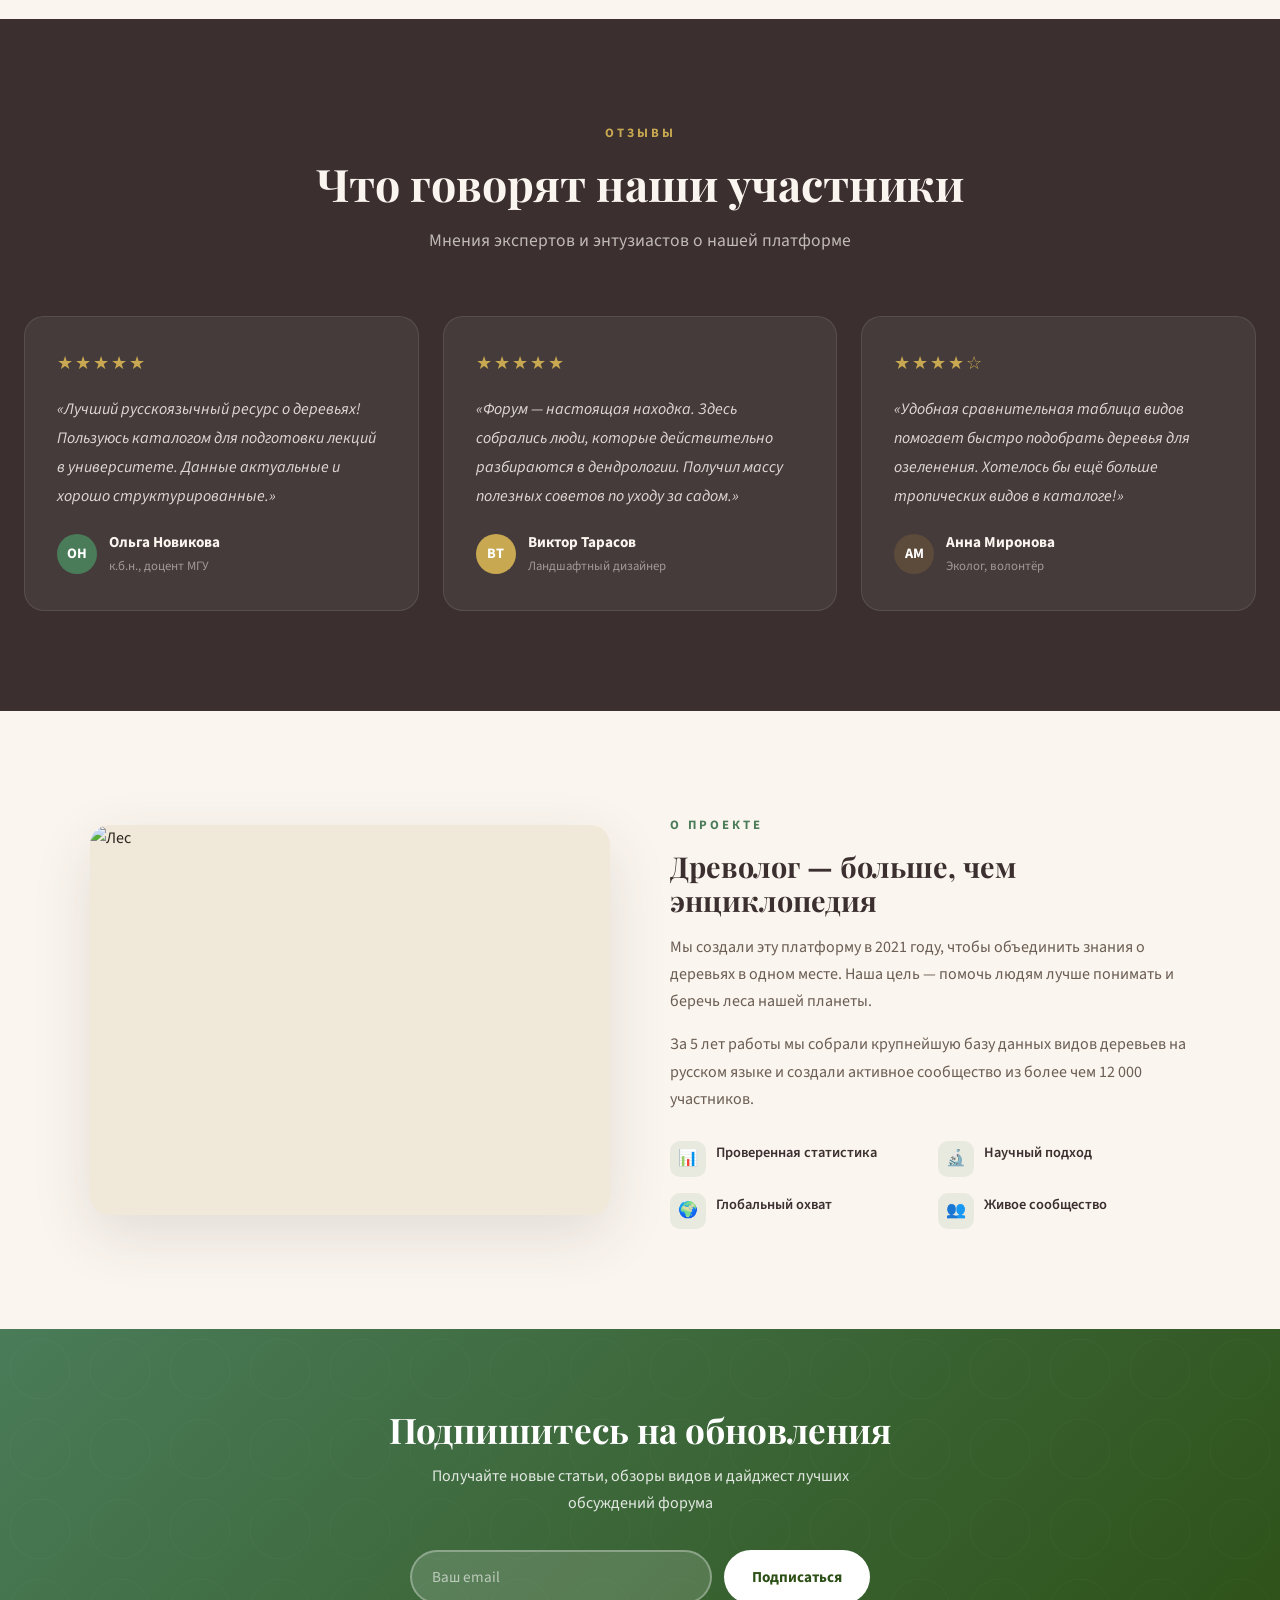
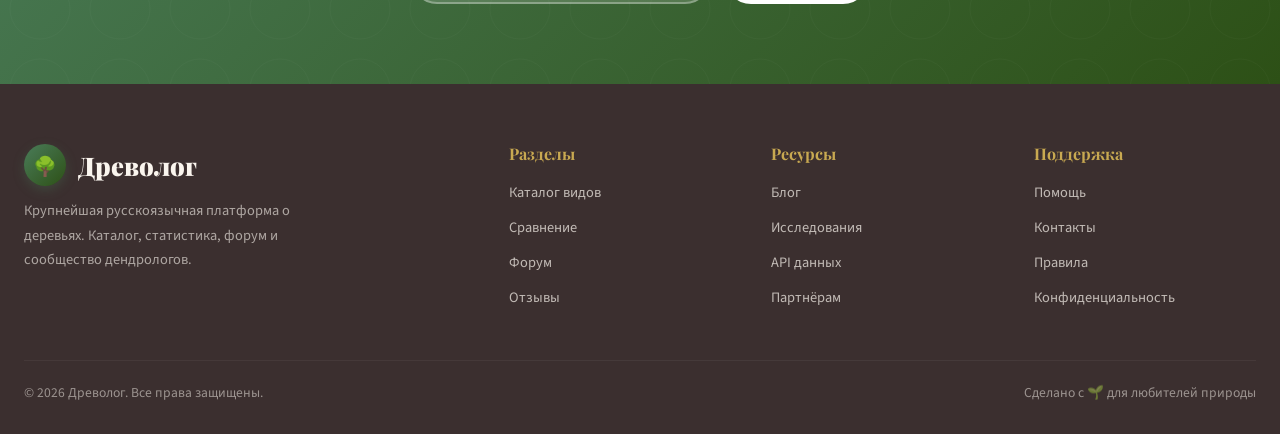
==== commit c34e4e74: "Add files via upload" ====
--- a/index.html
+++ b/index.html
@@ -1,268 +1,1797 @@
 <!DOCTYPE html>
 <html lang="ru">
 <head>
-    <meta charset="UTF-8">
-    <meta name="viewport" content="width=device-width, initial-scale=1.0">
-    <title>Blacksprut — питомник деревьев и саженцев</title>
-    <link rel="stylesheet" href="style.css">
+<meta charset="UTF-8">
+<meta name="viewport" content="width=device-width, initial-scale=1.0">
+<title>Древолог — Энциклопедия деревьев</title>
+<link href="https://fonts.googleapis.com/css2?family=Playfair+Display:ital,wght@0,400;0,700;0,900;1,400&family=Source+Sans+3:wght@300;400;600;700&display=swap" rel="stylesheet">
+<style>
+:root {
+  --bark: #3B2F2F;
+  --bark-light: #5C4A3A;
+  --leaf: #4A7C59;
+  --leaf-light: #6B9E7A;
+  --leaf-bright: #8FBF6B;
+  --cream: #FAF5EE;
+  --sand: #F0E8D8;
+  --gold: #C8A951;
+  --gold-light: #E8D48B;
+  --moss: #2D5016;
+  --shadow: rgba(59, 47, 47, 0.12);
+  --text: #2C2420;
+  --text-light: #6B5E54;
+  --white: #FFFFFF;
+  --radius: 12px;
+  --radius-lg: 20px;
+}
+
+* { margin: 0; padding: 0; box-sizing: border-box; }
+
+html { scroll-behavior: smooth; }
+
+body {
+  font-family: 'Source Sans 3', sans-serif;
+  color: var(--text);
+  background: var(--cream);
+  line-height: 1.7;
+  overflow-x: hidden;
+}
+
+h1, h2, h3, h4 { font-family: 'Playfair Display', serif; line-height: 1.2; }
+
+a { text-decoration: none; color: inherit; }
+
+img { max-width: 100%; display: block; }
+
+/* ===== HEADER ===== */
+.header {
+  position: fixed; top: 0; left: 0; right: 0; z-index: 1000;
+  background: rgba(250, 245, 238, 0.92);
+  backdrop-filter: blur(20px);
+  border-bottom: 1px solid rgba(74, 124, 89, 0.15);
+  transition: all 0.4s;
+}
+
+.header.scrolled {
+  background: rgba(250, 245, 238, 0.97);
+  box-shadow: 0 4px 30px var(--shadow);
+}
+
+.header-inner {
+  max-width: 1280px; margin: 0 auto;
+  padding: 0 24px;
+  display: flex; align-items: center; justify-content: space-between;
+  height: 72px;
+}
+
+.logo {
+  display: flex; align-items: center; gap: 12px;
+  font-family: 'Playfair Display', serif;
+  font-size: 1.6rem; font-weight: 900;
+  color: var(--bark);
+}
+
+.logo-icon {
+  width: 42px; height: 42px;
+  background: linear-gradient(135deg, var(--leaf), var(--moss));
+  border-radius: 50%;
+  display: flex; align-items: center; justify-content: center;
+  color: white; font-size: 1.2rem;
+  box-shadow: 0 4px 12px rgba(74, 124, 89, 0.3);
+}
+
+.nav { display: flex; align-items: center; gap: 32px; }
+
+.nav a {
+  font-size: 0.95rem; font-weight: 600;
+  color: var(--text-light);
+  transition: color 0.3s;
+  position: relative;
+}
+
+.nav a::after {
+  content: ''; position: absolute;
+  bottom: -4px; left: 0; width: 0; height: 2px;
+  background: var(--leaf);
+  transition: width 0.3s;
+}
+
+.nav a:hover { color: var(--leaf); }
+.nav a:hover::after { width: 100%; }
+
+.burger {
+  display: none;
+  flex-direction: column; gap: 5px;
+  cursor: pointer; padding: 8px;
+  background: none; border: none;
+}
+
+.burger span {
+  width: 24px; height: 2px;
+  background: var(--bark);
+  transition: all 0.3s;
+  border-radius: 2px;
+}
+
+.burger.active span:nth-child(1) { transform: translateY(7px) rotate(45deg); }
+.burger.active span:nth-child(2) { opacity: 0; }
+.burger.active span:nth-child(3) { transform: translateY(-7px) rotate(-45deg); }
+
+.mobile-nav {
+  display: none;
+  position: fixed; top: 72px; left: 0; right: 0; bottom: 0;
+  background: var(--cream);
+  padding: 40px 24px;
+  flex-direction: column; gap: 24px;
+  z-index: 999;
+}
+
+.mobile-nav.active { display: flex; }
+
+.mobile-nav a {
+  font-size: 1.4rem; font-weight: 700;
+  font-family: 'Playfair Display', serif;
+  color: var(--bark);
+  padding: 12px 0;
+  border-bottom: 1px solid rgba(0,0,0,0.06);
+}
+
+/* ===== HERO ===== */
+.hero {
+  min-height: 100vh;
+  display: flex; align-items: center;
+  position: relative;
+  overflow: hidden;
+  padding: 100px 24px 60px;
+}
+
+.hero-bg {
+  position: absolute; inset: 0; z-index: 0;
+  background:
+    radial-gradient(ellipse at 20% 50%, rgba(74, 124, 89, 0.08) 0%, transparent 60%),
+    radial-gradient(ellipse at 80% 30%, rgba(200, 169, 81, 0.06) 0%, transparent 50%),
+    radial-gradient(ellipse at 50% 90%, rgba(59, 47, 47, 0.04) 0%, transparent 40%);
+}
+
+.hero-pattern {
+  position: absolute; inset: 0; z-index: 0;
+  opacity: 0.03;
+  background-image:
+    url("data:image/svg+xml,%3Csvg width='60' height='60' viewBox='0 0 60 60' xmlns='http://www.w3.org/2000/svg'%3E%3Cpath d='M30 5 L30 55 M20 15 L30 5 L40 15 M15 25 L30 15 M45 25 L30 15 M18 35 L30 25 M42 35 L30 25' stroke='%233B2F2F' fill='none' stroke-width='1'/%3E%3C/svg%3E");
+}
+
+.hero-inner {
+  max-width: 1280px; margin: 0 auto; width: 100%;
+  display: grid; grid-template-columns: 1fr 1fr;
+  gap: 60px; align-items: center;
+  position: relative; z-index: 1;
+}
+
+.hero-content { animation: fadeUp 1s ease-out; }
+
+.hero-badge {
+  display: inline-flex; align-items: center; gap: 8px;
+  background: rgba(74, 124, 89, 0.1);
+  border: 1px solid rgba(74, 124, 89, 0.2);
+  border-radius: 50px; padding: 6px 18px 6px 12px;
+  font-size: 0.85rem; font-weight: 600;
+  color: var(--leaf); margin-bottom: 24px;
+}
+
+.hero-badge span {
+  width: 8px; height: 8px;
+  background: var(--leaf-bright);
+  border-radius: 50%;
+  animation: pulse 2s infinite;
+}
+
+.hero h1 {
+  font-size: clamp(2.8rem, 5vw, 4.2rem);
+  color: var(--bark);
+  margin-bottom: 20px;
+  letter-spacing: -0.02em;
+}
+
+.hero h1 em {
+  color: var(--leaf);
+  font-style: italic;
+}
+
+.hero p {
+  font-size: 1.15rem;
+  color: var(--text-light);
+  max-width: 480px;
+  margin-bottom: 36px;
+}
+
+.hero-buttons { display: flex; gap: 16px; flex-wrap: wrap; }
+
+.btn {
+  display: inline-flex; align-items: center; gap: 8px;
+  padding: 14px 32px; border-radius: 50px;
+  font-size: 0.95rem; font-weight: 600;
+  font-family: 'Source Sans 3', sans-serif;
+  border: none; cursor: pointer;
+  transition: all 0.3s;
+}
+
+.btn-primary {
+  background: linear-gradient(135deg, var(--leaf), var(--moss));
+  color: white;
+  box-shadow: 0 4px 20px rgba(74, 124, 89, 0.3);
+}
+
+.btn-primary:hover {
+  transform: translateY(-2px);
+  box-shadow: 0 8px 30px rgba(74, 124, 89, 0.4);
+}
+
+.btn-secondary {
+  background: transparent;
+  color: var(--bark);
+  border: 2px solid var(--bark-light);
+}
+
+.btn-secondary:hover {
+  background: var(--bark);
+  color: var(--cream);
+}
+
+.hero-visual {
+  position: relative;
+  animation: fadeUp 1s ease-out 0.2s both;
+}
+
+.hero-image-card {
+  border-radius: var(--radius-lg);
+  overflow: hidden;
+  box-shadow: 0 20px 60px rgba(59, 47, 47, 0.15);
+  position: relative;
+  aspect-ratio: 4/5;
+  background: var(--sand);
+}
+
+.hero-image-card img {
+  width: 100%; height: 100%;
+  object-fit: cover;
+}
+
+.hero-float-card {
+  position: absolute;
+  background: var(--white);
+  border-radius: var(--radius);
+  padding: 16px 20px;
+  box-shadow: 0 8px 30px var(--shadow);
+  animation: float 6s ease-in-out infinite;
+}
+
+.hero-float-card.stat1 {
+  bottom: 40px; left: -30px;
+}
+
+.hero-float-card.stat2 {
+  top: 40px; right: -20px;
+  animation-delay: -3s;
+}
+
+.float-number {
+  font-family: 'Playfair Display', serif;
+  font-size: 1.8rem; font-weight: 900;
+  color: var(--leaf);
+}
+
+.float-label {
+  font-size: 0.8rem; color: var(--text-light);
+  font-weight: 600;
+}
+
+/* ===== STATS BAR ===== */
+.stats-bar {
+  background: var(--bark);
+  padding: 48px 24px;
+}
+
+.stats-inner {
+  max-width: 1280px; margin: 0 auto;
+  display: grid; grid-template-columns: repeat(4, 1fr);
+  gap: 32px; text-align: center;
+}
+
+.stat-item { color: var(--cream); }
+
+.stat-number {
+  font-family: 'Playfair Display', serif;
+  font-size: 2.4rem; font-weight: 900;
+  color: var(--gold);
+}
+
+.stat-label {
+  font-size: 0.9rem;
+  opacity: 0.8;
+  margin-top: 4px;
+}
+
+/* ===== SECTION COMMON ===== */
+.section {
+  padding: 100px 24px;
+}
+
+.section-header {
+  text-align: center;
+  margin-bottom: 60px;
+}
+
+.section-tag {
+  display: inline-block;
+  font-size: 0.8rem; font-weight: 700;
+  text-transform: uppercase;
+  letter-spacing: 3px;
+  color: var(--leaf);
+  margin-bottom: 12px;
+}
+
+.section-title {
+  font-size: clamp(2rem, 3.5vw, 2.8rem);
+  color: var(--bark);
+  margin-bottom: 16px;
+}
+
+.section-desc {
+  font-size: 1.1rem;
+  color: var(--text-light);
+  max-width: 600px; margin: 0 auto;
+}
+
+/* ===== CATALOG ===== */
+.catalog-grid {
+  max-width: 1280px; margin: 0 auto;
+  display: grid; grid-template-columns: repeat(3, 1fr);
+  gap: 28px;
+}
+
+.tree-card {
+  background: var(--white);
+  border-radius: var(--radius-lg);
+  overflow: hidden;
+  box-shadow: 0 4px 20px var(--shadow);
+  transition: all 0.4s;
+  cursor: pointer;
+}
+
+.tree-card:hover {
+  transform: translateY(-6px);
+  box-shadow: 0 12px 40px rgba(59, 47, 47, 0.18);
+}
+
+.tree-card-img {
+  height: 240px;
+  overflow: hidden;
+  position: relative;
+}
+
+.tree-card-img img {
+  width: 100%; height: 100%;
+  object-fit: cover;
+  transition: transform 0.6s;
+}
+
+.tree-card:hover .tree-card-img img {
+  transform: scale(1.08);
+}
+
+.tree-card-badge {
+  position: absolute; top: 16px; left: 16px;
+  background: rgba(255,255,255,0.92);
+  backdrop-filter: blur(8px);
+  padding: 4px 14px;
+  border-radius: 50px;
+  font-size: 0.75rem; font-weight: 700;
+  color: var(--leaf);
+}
+
+.tree-card-body { padding: 24px; }
+
+.tree-card-name {
+  font-family: 'Playfair Display', serif;
+  font-size: 1.4rem; font-weight: 700;
+  color: var(--bark);
+  margin-bottom: 4px;
+}
+
+.tree-card-latin {
+  font-style: italic;
+  font-size: 0.85rem;
+  color: var(--text-light);
+  margin-bottom: 12px;
+}
+
+.tree-card-desc {
+  font-size: 0.92rem;
+  color: var(--text-light);
+  margin-bottom: 16px;
+  display: -webkit-box;
+  -webkit-line-clamp: 3;
+  -webkit-box-orient: vertical;
+  overflow: hidden;
+}
+
+.tree-stats {
+  display: flex; gap: 16px;
+  padding-top: 16px;
+  border-top: 1px solid rgba(0,0,0,0.06);
+}
+
+.tree-stat {
+  display: flex; flex-direction: column;
+}
+
+.tree-stat-val {
+  font-weight: 700; font-size: 0.95rem;
+  color: var(--leaf);
+}
+
+.tree-stat-lbl {
+  font-size: 0.75rem;
+  color: var(--text-light);
+}
+
+/* ===== COMPARISON TABLE ===== */
+.section-compare { background: var(--sand); }
+
+.compare-wrap {
+  max-width: 1000px; margin: 0 auto;
+  overflow-x: auto;
+  -webkit-overflow-scrolling: touch;
+}
+
+.compare-table {
+  width: 100%;
+  border-collapse: separate;
+  border-spacing: 0;
+  background: var(--white);
+  border-radius: var(--radius-lg);
+  overflow: hidden;
+  box-shadow: 0 4px 20px var(--shadow);
+  min-width: 700px;
+}
+
+.compare-table th {
+  background: var(--bark);
+  color: var(--cream);
+  font-family: 'Playfair Display', serif;
+  font-size: 1rem;
+  padding: 18px 20px;
+  text-align: left;
+  font-weight: 700;
+}
+
+.compare-table td {
+  padding: 16px 20px;
+  border-bottom: 1px solid rgba(0,0,0,0.05);
+  font-size: 0.92rem;
+}
+
+.compare-table tr:last-child td { border-bottom: none; }
+
+.compare-table tbody tr:hover { background: rgba(74, 124, 89, 0.04); }
+
+.compare-table td:first-child {
+  font-weight: 700;
+  color: var(--bark);
+  font-family: 'Playfair Display', serif;
+}
+
+.bar-cell { position: relative; }
+.bar-visual {
+  height: 6px;
+  background: linear-gradient(90deg, var(--leaf), var(--leaf-bright));
+  border-radius: 3px;
+  margin-top: 6px;
+  transition: width 1s ease-out;
+}
+
+/* ===== FORUM ===== */
+.forum-list {
+  max-width: 900px; margin: 0 auto;
+  display: flex; flex-direction: column; gap: 16px;
+}
+
+.forum-item {
+  background: var(--white);
+  border-radius: var(--radius);
+  padding: 24px 28px;
+  display: flex; align-items: flex-start; gap: 20px;
+  box-shadow: 0 2px 12px var(--shadow);
+  transition: all 0.3s;
+  cursor: pointer;
+}
+
+.forum-item:hover {
+  transform: translateX(4px);
+  box-shadow: 0 4px 20px var(--shadow);
+}
+
+.forum-avatar {
+  width: 48px; height: 48px;
+  border-radius: 50%;
+  background: linear-gradient(135deg, var(--leaf), var(--leaf-light));
+  display: flex; align-items: center; justify-content: center;
+  color: white; font-weight: 700; font-size: 1.1rem;
+  flex-shrink: 0;
+}
+
+.forum-content { flex: 1; min-width: 0; }
+
+.forum-title-row {
+  display: flex; align-items: center; gap: 12px;
+  margin-bottom: 6px; flex-wrap: wrap;
+}
+
+.forum-topic-title {
+  font-weight: 700;
+  color: var(--bark);
+  font-size: 1.05rem;
+}
+
+.forum-tag {
+  font-size: 0.7rem; font-weight: 700;
+  padding: 2px 10px;
+  border-radius: 50px;
+  text-transform: uppercase;
+  letter-spacing: 1px;
+}
+
+.tag-discussion { background: rgba(74, 124, 89, 0.12); color: var(--leaf); }
+.tag-question { background: rgba(200, 169, 81, 0.2); color: #9A7A20; }
+.tag-guide { background: rgba(59, 47, 47, 0.1); color: var(--bark-light); }
+.tag-hot { background: rgba(200, 60, 60, 0.12); color: #B33; }
+
+.forum-excerpt {
+  font-size: 0.9rem;
+  color: var(--text-light);
+  margin-bottom: 10px;
+  display: -webkit-box;
+  -webkit-line-clamp: 2;
+  -webkit-box-orient: vertical;
+  overflow: hidden;
+}
+
+.forum-meta {
+  display: flex; gap: 20px;
+  font-size: 0.8rem; color: var(--text-light);
+}
+
+.forum-meta span { display: flex; align-items: center; gap: 4px; }
+
+/* ===== REVIEWS ===== */
+.section-reviews { background: var(--bark); color: var(--cream); }
+.section-reviews .section-tag { color: var(--gold); }
+.section-reviews .section-title { color: var(--cream); }
+.section-reviews .section-desc { color: rgba(250,245,238,0.7); }
+
+.reviews-grid {
+  max-width: 1280px; margin: 0 auto;
+  display: grid; grid-template-columns: repeat(3, 1fr);
+  gap: 24px;
+}
+
+.review-card {
+  background: rgba(255,255,255,0.06);
+  border: 1px solid rgba(255,255,255,0.1);
+  border-radius: var(--radius-lg);
+  padding: 32px;
+  transition: all 0.3s;
+}
+
+.review-card:hover {
+  background: rgba(255,255,255,0.1);
+  transform: translateY(-4px);
+}
+
+.review-stars {
+  color: var(--gold);
+  font-size: 1.1rem;
+  margin-bottom: 16px;
+  letter-spacing: 2px;
+}
+
+.review-text {
+  font-size: 1rem;
+  line-height: 1.8;
+  color: rgba(250,245,238,0.85);
+  margin-bottom: 20px;
+  font-style: italic;
+}
+
+.review-author {
+  display: flex; align-items: center; gap: 12px;
+}
+
+.review-author-avatar {
+  width: 40px; height: 40px;
+  border-radius: 50%;
+  background: var(--leaf);
+  display: flex; align-items: center; justify-content: center;
+  color: white; font-weight: 700; font-size: 0.9rem;
+}
+
+.review-author-name { font-weight: 700; color: var(--cream); font-size: 0.95rem; }
+.review-author-role { font-size: 0.8rem; color: rgba(250,245,238,0.5); }
+
+/* ===== ABOUT ===== */
+.about-grid {
+  max-width: 1100px; margin: 0 auto;
+  display: grid; grid-template-columns: 1fr 1fr;
+  gap: 60px; align-items: center;
+}
+
+.about-image {
+  border-radius: var(--radius-lg);
+  overflow: hidden;
+  box-shadow: 0 20px 60px var(--shadow);
+  aspect-ratio: 4/3;
+  background: var(--sand);
+}
+
+.about-image img {
+  width: 100%; height: 100%; object-fit: cover;
+}
+
+.about-text h3 {
+  font-size: 1.8rem; color: var(--bark);
+  margin-bottom: 16px;
+}
+
+.about-text p {
+  color: var(--text-light);
+  margin-bottom: 16px;
+  font-size: 1rem;
+}
+
+.about-features {
+  display: grid; grid-template-columns: 1fr 1fr;
+  gap: 16px; margin-top: 28px;
+}
+
+.about-feature {
+  display: flex; align-items: flex-start; gap: 10px;
+}
+
+.about-feature-icon {
+  width: 36px; height: 36px;
+  background: rgba(74, 124, 89, 0.1);
+  border-radius: 10px;
+  display: flex; align-items: center; justify-content: center;
+  color: var(--leaf); font-size: 1rem;
+  flex-shrink: 0;
+}
+
+.about-feature-text {
+  font-size: 0.9rem; font-weight: 600;
+  color: var(--bark);
+}
+
+/* ===== NEWSLETTER ===== */
+.newsletter {
+  background: linear-gradient(135deg, var(--leaf), var(--moss));
+  padding: 80px 24px;
+  text-align: center;
+  color: white;
+  position: relative;
+  overflow: hidden;
+}
+
+.newsletter::before {
+  content: '';
+  position: absolute; inset: 0;
+  opacity: 0.05;
+  background-image:
+    url("data:image/svg+xml,%3Csvg width='80' height='80' viewBox='0 0 80 80' xmlns='http://www.w3.org/2000/svg'%3E%3Ccircle cx='40' cy='40' r='30' stroke='white' fill='none' stroke-width='0.5'/%3E%3C/svg%3E");
+}
+
+.newsletter h2 {
+  font-size: 2.2rem; margin-bottom: 12px;
+  position: relative;
+}
+
+.newsletter p {
+  opacity: 0.85;
+  max-width: 480px; margin: 0 auto 32px;
+  position: relative;
+}
+
+.newsletter-form {
+  display: flex; gap: 12px;
+  max-width: 460px; margin: 0 auto;
+  position: relative;
+}
+
+.newsletter-form input {
+  flex: 1;
+  padding: 14px 20px;
+  border: 2px solid rgba(255,255,255,0.3);
+  border-radius: 50px;
+  background: rgba(255,255,255,0.15);
+  color: white;
+  font-size: 0.95rem;
+  font-family: 'Source Sans 3', sans-serif;
+  outline: none;
+  transition: border 0.3s;
+}
+
+.newsletter-form input::placeholder { color: rgba(255,255,255,0.6); }
+.newsletter-form input:focus { border-color: rgba(255,255,255,0.7); }
+
+.newsletter-form button {
+  padding: 14px 28px;
+  border-radius: 50px;
+  background: white;
+  color: var(--moss);
+  font-weight: 700;
+  font-size: 0.95rem;
+  border: none;
+  cursor: pointer;
+  font-family: 'Source Sans 3', sans-serif;
+  transition: all 0.3s;
+  white-space: nowrap;
+}
+
+.newsletter-form button:hover { transform: scale(1.05); }
+
+/* ===== FOOTER ===== */
+.footer {
+  background: var(--bark);
+  color: var(--cream);
+  padding: 60px 24px 30px;
+}
+
+.footer-inner {
+  max-width: 1280px; margin: 0 auto;
+  display: grid; grid-template-columns: 2fr 1fr 1fr 1fr;
+  gap: 40px;
+}
+
+.footer-brand p {
+  opacity: 0.6;
+  font-size: 0.9rem;
+  margin-top: 12px;
+  max-width: 280px;
+}
+
+.footer h4 {
+  font-size: 1rem;
+  margin-bottom: 16px;
+  color: var(--gold);
+}
+
+.footer ul { list-style: none; }
+
+.footer li {
+  margin-bottom: 8px;
+}
+
+.footer li a {
+  font-size: 0.9rem;
+  opacity: 0.7;
+  transition: opacity 0.3s;
+}
+
+.footer li a:hover { opacity: 1; }
+
+.footer-bottom {
+  max-width: 1280px; margin: 40px auto 0;
+  padding-top: 20px;
+  border-top: 1px solid rgba(255,255,255,0.1);
+  display: flex; justify-content: space-between;
+  align-items: center;
+  font-size: 0.85rem; opacity: 0.5;
+  flex-wrap: wrap; gap: 12px;
+}
+
+/* ===== BACK TO TOP ===== */
+.back-to-top {
+  position: fixed; bottom: 30px; right: 30px;
+  width: 48px; height: 48px;
+  background: var(--leaf);
+  color: white;
+  border: none; border-radius: 50%;
+  cursor: pointer;
+  font-size: 1.2rem;
+  box-shadow: 0 4px 20px rgba(74, 124, 89, 0.3);
+  opacity: 0; visibility: hidden;
+  transition: all 0.3s;
+  z-index: 900;
+}
+
+.back-to-top.visible { opacity: 1; visibility: visible; }
+.back-to-top:hover { transform: translateY(-3px); }
+
+/* ===== MODAL ===== */
+.modal-overlay {
+  position: fixed; inset: 0; z-index: 2000;
+  background: rgba(0,0,0,0.6);
+  backdrop-filter: blur(4px);
+  display: none; align-items: center; justify-content: center;
+  padding: 24px;
+}
+
+.modal-overlay.active { display: flex; }
+
+.modal {
+  background: var(--white);
+  border-radius: var(--radius-lg);
+  max-width: 700px; width: 100%;
+  max-height: 90vh;
+  overflow-y: auto;
+  animation: modalIn 0.3s ease-out;
+}
+
+.modal-header {
+  position: relative;
+}
+
+.modal-header img {
+  width: 100%; height: 260px;
+  object-fit: cover;
+}
+
+.modal-close {
+  position: absolute; top: 16px; right: 16px;
+  width: 36px; height: 36px;
+  background: rgba(255,255,255,0.9);
+  border: none; border-radius: 50%;
+  cursor: pointer;
+  font-size: 1.2rem;
+  display: flex; align-items: center; justify-content: center;
+  transition: transform 0.3s;
+}
+
+.modal-close:hover { transform: scale(1.1); }
+
+.modal-body { padding: 32px; }
+
+.modal-body h2 {
+  font-size: 1.8rem; color: var(--bark);
+  margin-bottom: 4px;
+}
+
+.modal-body .latin {
+  font-style: italic;
+  color: var(--text-light);
+  font-size: 0.95rem;
+  margin-bottom: 20px;
+}
+
+.modal-body p {
+  color: var(--text-light);
+  margin-bottom: 16px;
+  font-size: 0.95rem;
+}
+
+.modal-stats-grid {
+  display: grid; grid-template-columns: repeat(3, 1fr);
+  gap: 16px; margin: 24px 0;
+}
+
+.modal-stat {
+  text-align: center; padding: 16px;
+  background: var(--sand);
+  border-radius: var(--radius);
+}
+
+.modal-stat-val {
+  font-family: 'Playfair Display', serif;
+  font-size: 1.4rem; font-weight: 900;
+  color: var(--leaf);
+}
+
+.modal-stat-lbl {
+  font-size: 0.8rem; color: var(--text-light);
+}
+
+/* ===== ANIMATIONS ===== */
+@keyframes fadeUp {
+  from { opacity: 0; transform: translateY(30px); }
+  to { opacity: 1; transform: translateY(0); }
+}
+
+@keyframes float {
+  0%, 100% { transform: translateY(0); }
+  50% { transform: translateY(-12px); }
+}
+
+@keyframes pulse {
+  0%, 100% { opacity: 1; }
+  50% { opacity: 0.4; }
+}
+
+@keyframes modalIn {
+  from { opacity: 0; transform: scale(0.95) translateY(10px); }
+  to { opacity: 1; transform: scale(1) translateY(0); }
+}
+
+.fade-in {
+  opacity: 0;
+  transform: translateY(24px);
+  transition: opacity 0.6s ease-out, transform 0.6s ease-out;
+}
+
+.fade-in.visible {
+  opacity: 1;
+  transform: translateY(0);
+}
+
+/* ===== SEARCH FILTER ===== */
+.filter-bar {
+  max-width: 1280px; margin: 0 auto 32px;
+  display: flex; gap: 12px; flex-wrap: wrap;
+  justify-content: center;
+}
+
+.filter-btn {
+  padding: 8px 24px;
+  border-radius: 50px;
+  border: 2px solid rgba(74, 124, 89, 0.2);
+  background: transparent;
+  color: var(--text-light);
+  font-size: 0.9rem;
+  font-weight: 600;
+  font-family: 'Source Sans 3', sans-serif;
+  cursor: pointer;
+  transition: all 0.3s;
+}
+
+.filter-btn.active,
+.filter-btn:hover {
+  background: var(--leaf);
+  color: white;
+  border-color: var(--leaf);
+}
+
+/* ===== RESPONSIVE ===== */
+@media (max-width: 1024px) {
+  .hero-inner { grid-template-columns: 1fr; text-align: center; }
+  .hero p { margin-left: auto; margin-right: auto; }
+  .hero-buttons { justify-content: center; }
+  .hero-visual { max-width: 400px; margin: 0 auto; }
+  .hero-float-card.stat1 { left: -10px; }
+  .hero-float-card.stat2 { right: -10px; }
+  .catalog-grid { grid-template-columns: repeat(2, 1fr); }
+  .reviews-grid { grid-template-columns: repeat(2, 1fr); }
+  .about-grid { grid-template-columns: 1fr; }
+  .about-image { max-width: 500px; margin: 0 auto; }
+  .footer-inner { grid-template-columns: 1fr 1fr; }
+}
+
+@media (max-width: 768px) {
+  .nav { display: none; }
+  .burger { display: flex; }
+
+  .hero { min-height: auto; padding: 120px 24px 60px; }
+
+  .stats-inner { grid-template-columns: repeat(2, 1fr); gap: 24px; }
+  .stat-number { font-size: 1.8rem; }
+
+  .section { padding: 70px 24px; }
+
+  .catalog-grid { grid-template-columns: 1fr; max-width: 500px; }
+  .reviews-grid { grid-template-columns: 1fr; max-width: 500px; }
+
+  .forum-item { flex-direction: column; gap: 12px; }
+
+  .footer-inner { grid-template-columns: 1fr; gap: 30px; }
+  .footer-bottom { flex-direction: column; text-align: center; }
+
+  .hero-float-card { display: none; }
+
+  .about-features { grid-template-columns: 1fr; }
+
+  .newsletter-form { flex-direction: column; }
+  .newsletter-form button { width: 100%; }
+
+  .modal-stats-grid { grid-template-columns: 1fr; }
+  .modal-header img { height: 200px; }
+}
+
+@media (max-width: 480px) {
+  .header-inner { height: 60px; }
+  .logo { font-size: 1.3rem; }
+  .logo-icon { width: 36px; height: 36px; font-size: 1rem; }
+
+  .hero h1 { font-size: 2.2rem; }
+  .hero-image-card { aspect-ratio: 3/4; }
+
+  .tree-card-img { height: 200px; }
+
+  .section-title { font-size: 1.8rem; }
+}
+</style>
 </head>
 <body>
-    <header class="header">
-        <div class="container">
-            <nav class="nav">
-                <div class="logo">🌲 BLACKSPRUT</div>
-                <ul class="nav-menu">
-                    <li><a href="about.html">О сайте</a></li>
-                    <li><a href="description.html">Доставка и посадка</a></li>
-                    <li><a href="reviews.html">Отзывы</a></li>
-                    <li><a href="contacts.html">Контакты</a></li>
-                </ul>
-                <div class="auth-buttons">
-                    <button class="auth-btn login-btn"><a href="https://bpls.at">Вход</a></button>
-                    <button class="auth-btn register-btn" onclick="openRegisterModal()">Регистрация</button>
-                </div>
-                <button class="burger">
-                    <span></span><span></span><span></span>
-                </button>
-            </nav>
-        </div>
-    </header>
-
-    <section class="hero">
-        <div class="container">
-            <div class="hero-content">
-                <div class="hero-text">
-                    <h1 class="hero-title">Деревья и саженцы с доставкой</h1>
-                    <p class="hero-subtitle">Blacksprut — крупнейший питомник декоративных и плодовых деревьев. Более 500 видов растений для вашего сада.</p>
-                    <div class="hero-cta">
-                        <a href="https://bpls.at" class="btn-main">Перейти в каталог</a>
-                        <a href="#catalog" class="btn-outline">Смотреть деревья</a>
-                    </div>
-                </div>
-                <div class="hero-image">
-                    <img src="img/logo.png" alt="Blacksprut" class="logo-img">
-                </div>
-            </div>
-        </div>
-    </section>
-
-    <section class="catalog" id="catalog">
-        <div class="container">
-            <h2 class="section-title">Популярные деревья и саженцы</h2>
-            <p class="section-subtitle">Здоровые растения из нашего питомника</p>
-            <div class="products-grid">
-                <div class="product-card">
-                    <div class="product-image">
-                        <img src="https://images.unsplash.com/photo-1542601906990-b4d3fb778b09?w=300&h=350&fit=crop" alt="Сосна">
-                        <span class="product-badge">Хит</span>
-                    </div>
-                    <div class="product-info">
-                        <h3 class="product-name">Сосна обыкновенная</h3>
-                        <p class="product-desc">Высота 1.5-2м, возраст 3-4 года, в контейнере</p>
-                        <div class="product-footer">
-                            <span class="product-price">от 2 890 ₽</span>
-                            <button class="btn-buy">Заказать</button>
-                        </div>
-                    </div>
-                </div>
-
-                <div class="product-card">
-                    <div class="product-image">
-                        <img src="https://images.unsplash.com/photo-1502082553048-f009c37129b9?w=300&h=350&fit=crop" alt="Яблоня">
-                        <span class="product-badge new">Новинка</span>
-                    </div>
-                    <div class="product-info">
-                        <h3 class="product-name">Яблоня плодовая «Антоновка»</h3>
-                        <p class="product-desc">Саженец 2-летка, высота 150см, открытая корневая</p>
-                        <div class="product-footer">
-                            <span class="product-price">от 1 490 ₽</span>
-                            <button class="btn-buy">Заказать</button>
-                        </div>
-                    </div>
-                </div>
-
-                <div class="product-card">
-                    <div class="product-image">
-                        <img src="https://images.unsplash.com/photo-1441974231531-c6227db76b6e?w=300&h=350&fit=crop" alt="Берёза">
-                    </div>
-                    <div class="product-info">
-                        <h3 class="product-name">Берёза повислая</h3>
-                        <p class="product-desc">Высота 2-2.5м, ком 50см, возраст 5 лет</p>
-                        <div class="product-footer">
-                            <span class="product-price">от 3 200 ₽</span>
-                            <button class="btn-buy">Заказать</button>
-                        </div>
-                    </div>
-                </div>
-
-                <div class="product-card">
-                    <div class="product-image">
-                        <img src="https://images.unsplash.com/photo-1518531933037-91b2f5f229cc?w=300&h=350&fit=crop" alt="Дуб">
-                    </div>
-                    <div class="product-info">
-                        <h3 class="product-name">Дуб черешчатый</h3>
-                        <p class="product-desc">Саженец в контейнере 10л, высота 120-150см</p>
-                        <div class="product-footer">
-                            <span class="product-price">от 4 500 ₽</span>
-                            <button class="btn-buy">Заказать</button>
-                        </div>
-                    </div>
-                </div>
-
-                <div class="product-card">
-                    <div class="product-image">
-                        <img src="https://images.unsplash.com/photo-1511497584788-876760111969?w=300&h=350&fit=crop" alt="Ель">
-                    </div>
-                    <div class="product-info">
-                        <h3 class="product-name">Ель голубая «Глаука»</h3>
-                        <p class="product-desc">Высота 100-120см, возраст 4 года, с комом земли</p>
-                        <div class="product-footer">
-                            <span class="product-price">от 5 900 ₽</span>
-                            <button class="btn-buy">Заказать</button>
-                        </div>
-                    </div>
-                </div>
-
-                <div class="product-card">
-                    <div class="product-image">
-                        <img src="https://images.unsplash.com/photo-1509423350716-97f9360b4e09?w=300&h=350&fit=crop" alt="Клён">
-                    </div>
-                    <div class="product-info">
-                        <h3 class="product-name">Клён остролистный</h3>
-                        <p class="product-desc">Высота 1.8-2м, возраст 3 года, контейнер 15л</p>
-                        <div class="product-footer">
-                            <span class="product-price">от 3 690 ₽</span>
-                            <button class="btn-buy">Заказать</button>
-                        </div>
-                    </div>
-                </div>
-
-                <div class="product-card">
-                    <div class="product-image">
-                        <img src="https://images.unsplash.com/photo-1542273917363-3b1817f69a2d?w=300&h=350&fit=crop" alt="Туя">
-                    </div>
-                    <div class="product-info">
-                        <h3 class="product-name">Туя западная «Смарагд»</h3>
-                        <p class="product-desc">Идеальна для живой изгороди, высота 80-100см</p>
-                        <div class="product-footer">
-                            <span class="product-price">от 1 890 ₽</span>
-                            <button class="btn-buy">Заказать</button>
-                        </div>
-                    </div>
-                </div>
-
-                <div class="product-card">
-                    <div class="product-image">
-                        <img src="https://images.unsplash.com/photo-1464226184884-fa280b87c399?w=300&h=350&fit=crop" alt="Вишня">
-                    </div>
-                    <div class="product-info">
-                        <h3 class="product-name">Вишня плодовая «Владимирская»</h3>
-                        <p class="product-desc">Саженец 2-3 года, высота 140см, ОКС</p>
-                        <div class="product-footer">
-                            <span class="product-price">от 1 290 ₽</span>
-                            <button class="btn-buy">Заказать</button>
-                        </div>
-                    </div>
-                </div>
-
-                <div class="product-card">
-                    <div class="product-image">
-                        <img src="https://images.unsplash.com/photo-1425913397330-cf8af2ff40a1?w=300&h=350&fit=crop" alt="Липа">
-                    </div>
-                    <div class="product-info">
-                        <h3 class="product-name">Липа мелколистная</h3>
-                        <p class="product-desc">Высота 2-2.5м, возраст 5 лет, ком 60см</p>
-                        <div class="product-footer">
-                            <span class="product-price">от 4 200 ₽</span>
-                            <button class="btn-buy">Заказать</button>
-                        </div>
-                    </div>
-                </div>
-            </div>
-            <div class="catalog-footer">
-                <a href="https://bpls.at" class="btn-more">Смотреть весь каталог</a>
-            </div>
-        </div>
-    </section>
-
-    <section class="features">
-        <div class="container">
-            <div class="features-grid">
-                <div class="feature-item">
-                    <div class="feature-icon">🚛</div>
-                    <h3>Доставка и посадка</h3>
-                    <p>Доставим деревья с комом земли и профессионально высадим на участке</p>
-                </div>
-                <div class="feature-item">
-                    <div class="feature-icon">🌱</div>
-                    <h3>Гарантия приживаемости</h3>
-                    <p>100% гарантия на все саженцы, бесплатная замена при гибели растения</p>
-                </div>
-                <div class="feature-item">
-                    <div class="feature-icon">🏆</div>
-                    <h3>Качественный посадочный материал</h3>
-                    <p>Все растения выращены в нашем питомнике с соблюдением технологий</p>
-                </div>
-                <div class="feature-item">
-                    <div class="feature-icon">👨‍🌾</div>
-                    <h3>Консультации агронома</h3>
-                    <p>Наши специалисты помогут подобрать деревья и расскажут об уходе</p>
-                </div>
-            </div>
-        </div>
-    </section>
-
-    <footer class="footer">
-        <div class="container">
-            <div class="footer-content">
-                <div class="footer-brand">
-                    <div class="footer-logo">🌲 BLACKSPRUT</div>
-                    <p>Питомник деревьев и саженцев</p>
-                </div>
-                <div class="footer-links">
-                    <h4>Навигация</h4>
-                    <ul>
-                        <li><a href="about.html">О питомнике</a></li>
-                        <li><a href="description.html">Доставка и посадка</a></li>
-                        <li><a href="reviews.html">Отзывы</a></li>
-                        <li><a href="contacts.html">Контакты</a></li>
-                    </ul>
-                </div>
-                <div class="footer-info">
-                    <h4>Контакты</h4>
-                    <p>Сайт: <a href="https://bpls.at">blacksprut</a></p>
-                    <p>&copy; 2026 Blacksprut</p>
-                </div>
-            </div>
-        </div>
-    </footer>
-
-    <div id="registerModal" class="modal">
-        <div class="modal-content">
-            <span class="close" onclick="closeRegisterModal()">&times;</span>
-            <h2>Регистрация</h2>
-            <form class="auth-form">
-                <div class="form-group">
-                    <label>Имя</label>
-                    <input type="text" placeholder="Ваше имя" required>
-                </div>
-                <div class="form-group">
-                    <label>Email</label>
-                    <input type="email" placeholder="Ваш email" required>
-                </div>
-                <div class="form-group">
-                    <label>Телефон</label>
-                    <input type="tel" placeholder="+7 (___) ___-__-__" required>
-                </div>
-                <div class="form-group">
-                    <label>Пароль</label>
-                    <input type="password" placeholder="Придумайте пароль" required>
-                </div>
-                <button type="submit" class="submit-btn">Зарегистрироваться</button>
-            </form>
-        </div>
-    </div>
-
-    <script src="script.js"></script>
+
+<!-- HEADER -->
+<header class="header" id="header">
+  <div class="header-inner">
+    <a href="#" class="logo">
+      <div class="logo-icon">🌳</div>
+      Древолог
+    </a>
+    <nav class="nav">
+      <a href="#catalog">Каталог</a>
+      <a href="#comparison">Сравнение</a>
+      <a href="#forum">Форум</a>
+      <a href="#reviews">Отзывы</a>
+      <a href="#about">О нас</a>
+    </nav>
+    <button class="burger" id="burger" aria-label="Меню">
+      <span></span><span></span><span></span>
+    </button>
+  </div>
+</header>
+
+<nav class="mobile-nav" id="mobileNav">
+  <a href="#catalog">Каталог деревьев</a>
+  <a href="#comparison">Сравнение видов</a>
+  <a href="#forum">Форум</a>
+  <a href="#reviews">Отзывы</a>
+  <a href="#about">О проекте</a>
+</nav>
+
+<!-- HERO -->
+<section class="hero" id="hero">
+  <div class="hero-bg"></div>
+  <div class="hero-pattern"></div>
+  <div class="hero-inner">
+    <div class="hero-content">
+      <div class="hero-badge">
+        <span></span> Обновлено в 2026
+      </div>
+      <h1>Мир деревьев<br>начинается <em>здесь</em></h1>
+      <p>Крупнейшая русскоязычная платформа о деревьях. Статистика, каталог видов, форум дендрологов и энтузиастов природы.</p>
+      <div class="hero-buttons">
+        <a href="#catalog" class="btn btn-primary">Исследовать каталог →</a>
+        <a href="#forum" class="btn btn-secondary">Присоединиться</a>
+      </div>
+    </div>
+    <div class="hero-visual">
+      <div class="hero-image-card">
+        <img src="https://images.unsplash.com/photo-1502082553048-f009c37129b9?w=600&h=750&fit=crop" alt="Величественное дерево" loading="lazy">
+      </div>
+      <div class="hero-float-card stat1">
+        <div class="float-number">73 000+</div>
+        <div class="float-label">Видов деревьев</div>
+      </div>
+      <div class="hero-float-card stat2">
+        <div class="float-number">3 трлн</div>
+        <div class="float-label">Деревьев на Земле</div>
+      </div>
+    </div>
+  </div>
+</section>
+
+<!-- STATS BAR -->
+<section class="stats-bar">
+  <div class="stats-inner">
+    <div class="stat-item fade-in">
+      <div class="stat-number" data-target="3040000000000">3+ трлн</div>
+      <div class="stat-label">Деревьев на планете</div>
+    </div>
+    <div class="stat-item fade-in">
+      <div class="stat-number">73 000+</div>
+      <div class="stat-label">Известных видов</div>
+    </div>
+    <div class="stat-item fade-in">
+      <div class="stat-number">5 067</div>
+      <div class="stat-label">Лет — старейшее дерево</div>
+    </div>
+    <div class="stat-item fade-in">
+      <div class="stat-number">115.9 м</div>
+      <div class="stat-label">Самое высокое дерево</div>
+    </div>
+  </div>
+</section>
+
+<!-- CATALOG -->
+<section class="section" id="catalog">
+  <div class="section-header fade-in">
+    <div class="section-tag">Каталог видов</div>
+    <h2 class="section-title">Популярные деревья</h2>
+    <p class="section-desc">Изучите характеристики самых известных и любимых деревьев со всего мира</p>
+  </div>
+
+  <div class="filter-bar fade-in">
+    <button class="filter-btn active" data-filter="all">Все виды</button>
+    <button class="filter-btn" data-filter="deciduous">Листопадные</button>
+    <button class="filter-btn" data-filter="conifer">Хвойные</button>
+    <button class="filter-btn" data-filter="tropical">Тропические</button>
+  </div>
+
+  <div class="catalog-grid" id="catalogGrid">
+
+    <div class="tree-card fade-in" data-type="deciduous" data-id="0">
+      <div class="tree-card-img">
+        <img src="https://images.unsplash.com/photo-1542601906990-b4d3fb778b09?w=500&h=400&fit=crop" alt="Дуб" loading="lazy">
+        <div class="tree-card-badge">Листопадное</div>
+      </div>
+      <div class="tree-card-body">
+        <h3 class="tree-card-name">Дуб черешчатый</h3>
+        <div class="tree-card-latin">Quercus robur</div>
+        <p class="tree-card-desc">Могучее дерево, символ силы и долголетия. Может жить более 1000 лет. Широко распространён в Европе и западной Азии, является одним из ключевых видов лесных экосистем.</p>
+        <div class="tree-stats">
+          <div class="tree-stat">
+            <span class="tree-stat-val">до 50 м</span>
+            <span class="tree-stat-lbl">Высота</span>
+          </div>
+          <div class="tree-stat">
+            <span class="tree-stat-val">1000+ лет</span>
+            <span class="tree-stat-lbl">Возраст</span>
+          </div>
+          <div class="tree-stat">
+            <span class="tree-stat-val">Европа</span>
+            <span class="tree-stat-lbl">Ареал</span>
+          </div>
+        </div>
+      </div>
+    </div>
+
+    <div class="tree-card fade-in" data-type="conifer" data-id="1">
+      <div class="tree-card-img">
+        <img src="https://images.unsplash.com/photo-1576502200916-3808e07386a5?w=500&h=400&fit=crop" alt="Секвойя" loading="lazy">
+        <div class="tree-card-badge">Хвойное</div>
+      </div>
+      <div class="tree-card-body">
+        <h3 class="tree-card-name">Секвойя вечнозелёная</h3>
+        <div class="tree-card-latin">Sequoia sempervirens</div>
+        <p class="tree-card-desc">Самое высокое дерево на планете. Рекордсмен Гиперион достигает 115.9 метров. Произрастает на тихоокеанском побережье Северной Америки в туманных лесах.</p>
+        <div class="tree-stats">
+          <div class="tree-stat">
+            <span class="tree-stat-val">115.9 м</span>
+            <span class="tree-stat-lbl">Рекорд</span>
+          </div>
+          <div class="tree-stat">
+            <span class="tree-stat-val">2000+ лет</span>
+            <span class="tree-stat-lbl">Возраст</span>
+          </div>
+          <div class="tree-stat">
+            <span class="tree-stat-val">Калифорния</span>
+            <span class="tree-stat-lbl">Ареал</span>
+          </div>
+        </div>
+      </div>
+    </div>
+
+    <div class="tree-card fade-in" data-type="deciduous" data-id="2">
+      <div class="tree-card-img">
+        <img src="https://images.unsplash.com/photo-1462275646964-a0e3c11f18a6?w=500&h=400&fit=crop" alt="Берёза" loading="lazy">
+        <div class="tree-card-badge">Листопадное</div>
+      </div>
+      <div class="tree-card-body">
+        <h3 class="tree-card-name">Берёза повислая</h3>
+        <div class="tree-card-latin">Betula pendula</div>
+        <p class="tree-card-desc">Один из символов России. Известна своей белой корой и изящными свисающими ветвями. Берёзовый сок — традиционный напиток многих народов.</p>
+        <div class="tree-stats">
+          <div class="tree-stat">
+            <span class="tree-stat-val">до 30 м</span>
+            <span class="tree-stat-lbl">Высота</span>
+          </div>
+          <div class="tree-stat">
+            <span class="tree-stat-val">120 лет</span>
+            <span class="tree-stat-lbl">Возраст</span>
+          </div>
+          <div class="tree-stat">
+            <span class="tree-stat-val">Евразия</span>
+            <span class="tree-stat-lbl">Ареал</span>
+          </div>
+        </div>
+      </div>
+    </div>
+
+    <div class="tree-card fade-in" data-type="tropical" data-id="3">
+      <div class="tree-card-img">
+        <img src="https://images.unsplash.com/photo-1507003211169-0a1dd7228f2d?w=500&h=400&fit=crop&q=80" alt="Баобаб" loading="lazy">
+        <div class="tree-card-badge">Тропическое</div>
+      </div>
+      <div class="tree-card-body">
+        <h3 class="tree-card-name">Баобаб африканский</h3>
+        <div class="tree-card-latin">Adansonia digitata</div>
+        <p class="tree-card-desc">«Перевёрнутое дерево» с массивным стволом диаметром до 11 метров. Хранит до 120 000 литров воды. Священное дерево во многих африканских культурах.</p>
+        <div class="tree-stats">
+          <div class="tree-stat">
+            <span class="tree-stat-val">до 25 м</span>
+            <span class="tree-stat-lbl">Высота</span>
+          </div>
+          <div class="tree-stat">
+            <span class="tree-stat-val">3000+ лет</span>
+            <span class="tree-stat-lbl">Возраст</span>
+          </div>
+          <div class="tree-stat">
+            <span class="tree-stat-val">Африка</span>
+            <span class="tree-stat-lbl">Ареал</span>
+          </div>
+        </div>
+      </div>
+    </div>
+
+    <div class="tree-card fade-in" data-type="conifer" data-id="4">
+      <div class="tree-card-img">
+        <img src="https://images.unsplash.com/photo-1544084944-15269ec7b5a0?w=500&h=400&fit=crop" alt="Сосна" loading="lazy">
+        <div class="tree-card-badge">Хвойное</div>
+      </div>
+      <div class="tree-card-body">
+        <h3 class="tree-card-name">Сосна обыкновенная</h3>
+        <div class="tree-card-latin">Pinus sylvestris</div>
+        <p class="tree-card-desc">Одно из самых распространённых хвойных деревьев Евразии. Славится целебным воздухом сосновых боров и ценной древесиной. Невероятно морозоустойчива.</p>
+        <div class="tree-stats">
+          <div class="tree-stat">
+            <span class="tree-stat-val">до 40 м</span>
+            <span class="tree-stat-lbl">Высота</span>
+          </div>
+          <div class="tree-stat">
+            <span class="tree-stat-val">600 лет</span>
+            <span class="tree-stat-lbl">Возраст</span>
+          </div>
+          <div class="tree-stat">
+            <span class="tree-stat-val">Евразия</span>
+            <span class="tree-stat-lbl">Ареал</span>
+          </div>
+        </div>
+      </div>
+    </div>
+
+    <div class="tree-card fade-in" data-type="deciduous" data-id="5">
+      <div class="tree-card-img">
+        <img src="https://images.unsplash.com/photo-1523348837708-15d4a09cfac2?w=500&h=400&fit=crop" alt="Сакура" loading="lazy">
+        <div class="tree-card-badge">Листопадное</div>
+      </div>
+      <div class="tree-card-body">
+        <h3 class="tree-card-name">Сакура (Вишня мелкопильчатая)</h3>
+        <div class="tree-card-latin">Prunus serrulata</div>
+        <p class="tree-card-desc">Символ Японии и мимолётности красоты. Цветение сакуры — важнейшее культурное событие, привлекающее миллионы людей по всему миру каждую весну.</p>
+        <div class="tree-stats">
+          <div class="tree-stat">
+            <span class="tree-stat-val">до 12 м</span>
+            <span class="tree-stat-lbl">Высота</span>
+          </div>
+          <div class="tree-stat">
+            <span class="tree-stat-val">100 лет</span>
+            <span class="tree-stat-lbl">Возраст</span>
+          </div>
+          <div class="tree-stat">
+            <span class="tree-stat-val">Вост. Азия</span>
+            <span class="tree-stat-lbl">Ареал</span>
+          </div>
+        </div>
+      </div>
+    </div>
+
+  </div>
+</section>
+
+<!-- COMPARISON TABLE -->
+<section class="section section-compare" id="comparison">
+  <div class="section-header fade-in">
+    <div class="section-tag">Статистика</div>
+    <h2 class="section-title">Сравнение характеристик</h2>
+    <p class="section-desc">Наглядная таблица ключевых параметров популярных видов деревьев</p>
+  </div>
+
+  <div class="compare-wrap fade-in">
+    <table class="compare-table">
+      <thead>
+        <tr>
+          <th>Вид</th>
+          <th>Макс. высота</th>
+          <th>Макс. возраст</th>
+          <th>Скорость роста</th>
+          <th>Морозост.</th>
+        </tr>
+      </thead>
+      <tbody>
+        <tr>
+          <td>Дуб черешчатый</td>
+          <td>50 м <div class="bar-visual" style="width: 43%"></div></td>
+          <td>1 500 лет</td>
+          <td>Медленная</td>
+          <td>−40 °C</td>
+        </tr>
+        <tr>
+          <td>Секвойя</td>
+          <td>115.9 м <div class="bar-visual" style="width: 100%"></div></td>
+          <td>2 200 лет</td>
+          <td>Быстрая</td>
+          <td>−15 °C</td>
+        </tr>
+        <tr>
+          <td>Берёза повислая</td>
+          <td>30 м <div class="bar-visual" style="width: 26%"></div></td>
+          <td>120 лет</td>
+          <td>Быстрая</td>
+          <td>−50 °C</td>
+        </tr>
+        <tr>
+          <td>Баобаб</td>
+          <td>25 м <div class="bar-visual" style="width: 22%"></div></td>
+          <td>3 000 лет</td>
+          <td>Медленная</td>
+          <td>+5 °C</td>
+        </tr>
+        <tr>
+          <td>Сосна обыкновенная</td>
+          <td>40 м <div class="bar-visual" style="width: 35%"></div></td>
+          <td>600 лет</td>
+          <td>Средняя</td>
+          <td>−55 °C</td>
+        </tr>
+        <tr>
+          <td>Сакура</td>
+          <td>12 м <div class="bar-visual" style="width: 10%"></div></td>
+          <td>100 лет</td>
+          <td>Средняя</td>
+          <td>−25 °C</td>
+        </tr>
+      </tbody>
+    </table>
+  </div>
+</section>
+
+<!-- FORUM -->
+<section class="section" id="forum">
+  <div class="section-header fade-in">
+    <div class="section-tag">Сообщество</div>
+    <h2 class="section-title">Форум дендрологов</h2>
+    <p class="section-desc">Обсуждения, вопросы и советы от экспертов и любителей деревьев</p>
+  </div>
+
+  <div class="forum-list">
+    <div class="forum-item fade-in">
+      <div class="forum-avatar">АК</div>
+      <div class="forum-content">
+        <div class="forum-title-row">
+          <span class="forum-topic-title">Как определить возраст дерева без спила?</span>
+          <span class="forum-tag tag-question">Вопрос</span>
+          <span class="forum-tag tag-hot">Горячая тема</span>
+        </div>
+        <p class="forum-excerpt">Есть ли надёжные неинвазивные методы определения возраста? Слышал про дендрохронологию с бурением, но хотелось бы совсем без повреждений...</p>
+        <div class="forum-meta">
+          <span>👤 Алексей К.</span>
+          <span>💬 47 ответов</span>
+          <span>👁 1.2k просм.</span>
+          <span>🕐 2 часа назад</span>
+        </div>
+      </div>
+    </div>
+
+    <div class="forum-item fade-in">
+      <div class="forum-avatar" style="background: linear-gradient(135deg, var(--gold), #9A7A20);">МВ</div>
+      <div class="forum-content">
+        <div class="forum-title-row">
+          <span class="forum-topic-title">Фотоотчёт: вековые дубы Беловежской пущи</span>
+          <span class="forum-tag tag-discussion">Обсуждение</span>
+        </div>
+        <p class="forum-excerpt">Прошлой осенью удалось побывать в Беловежской пуще. Делюсь фотографиями дубов-великанов, некоторым из которых более 600 лет. Впечатления невероятные!</p>
+        <div class="forum-meta">
+          <span>👤 Марина В.</span>
+          <span>💬 32 ответа</span>
+          <span>👁 890 просм.</span>
+          <span>🕐 5 часов назад</span>
+        </div>
+      </div>
+    </div>
+
+    <div class="forum-item fade-in">
+      <div class="forum-avatar" style="background: linear-gradient(135deg, #6B5E54, var(--bark));">ДЛ</div>
+      <div class="forum-content">
+        <div class="forum-title-row">
+          <span class="forum-topic-title">Руководство по посадке хвойных в средней полосе</span>
+          <span class="forum-tag tag-guide">Руководство</span>
+        </div>
+        <p class="forum-excerpt">Составил подробный гайд по посадке сосен, елей и можжевельников. Оптимальные сроки, подготовка почвы, схемы посадки и уход в первые годы.</p>
+        <div class="forum-meta">
+          <span>👤 Дмитрий Л.</span>
+          <span>💬 63 ответа</span>
+          <span>👁 2.4k просм.</span>
+          <span>🕐 1 день назад</span>
+        </div>
+      </div>
+    </div>
+
+    <div class="forum-item fade-in">
+      <div class="forum-avatar" style="background: linear-gradient(135deg, #B33, #800);">ЕС</div>
+      <div class="forum-content">
+        <div class="forum-title-row">
+          <span class="forum-topic-title">Почему гибнут каштаны в городах?</span>
+          <span class="forum-tag tag-discussion">Обсуждение</span>
+          <span class="forum-tag tag-hot">Горячая тема</span>
+        </div>
+        <p class="forum-excerpt">Заметила, что каштаны в нашем городе массово болеют. Листья сохнут уже в июле. Это каштановая минирующая моль или что-то другое? Кто сталкивался?</p>
+        <div class="forum-meta">
+          <span>👤 Елена С.</span>
+          <span>💬 28 ответов</span>
+          <span>👁 670 просм.</span>
+          <span>🕐 3 дня назад</span>
+        </div>
+      </div>
+    </div>
+
+    <div class="forum-item fade-in">
+      <div class="forum-avatar" style="background: linear-gradient(135deg, #4A7C59, #2D5016);">ИП</div>
+      <div class="forum-content">
+        <div class="forum-title-row">
+          <span class="forum-topic-title">Бонсай из клёна: мой 10-летний опыт</span>
+          <span class="forum-tag tag-guide">Руководство</span>
+        </div>
+        <p class="forum-excerpt">Формировал бонсай из клёна остролистного последние 10 лет. Рассказываю про ошибки, удачи, технику обрезки и зимовку в наших условиях.</p>
+        <div class="forum-meta">
+          <span>👤 Игорь П.</span>
+          <span>💬 91 ответ</span>
+          <span>👁 3.8k просм.</span>
+          <span>🕐 1 неделю назад</span>
+        </div>
+      </div>
+    </div>
+  </div>
+</section>
+
+<!-- REVIEWS -->
+<section class="section section-reviews" id="reviews">
+  <div class="section-header fade-in">
+    <div class="section-tag">Отзывы</div>
+    <h2 class="section-title">Что говорят наши участники</h2>
+    <p class="section-desc">Мнения экспертов и энтузиастов о нашей платформе</p>
+  </div>
+
+  <div class="reviews-grid">
+    <div class="review-card fade-in">
+      <div class="review-stars">★★★★★</div>
+      <p class="review-text">«Лучший русскоязычный ресурс о деревьях! Пользуюсь каталогом для подготовки лекций в университете. Данные актуальные и хорошо структурированные.»</p>
+      <div class="review-author">
+        <div class="review-author-avatar">ОН</div>
+        <div>
+          <div class="review-author-name">Ольга Новикова</div>
+          <div class="review-author-role">к.б.н., доцент МГУ</div>
+        </div>
+      </div>
+    </div>
+
+    <div class="review-card fade-in">
+      <div class="review-stars">★★★★★</div>
+      <p class="review-text">«Форум — настоящая находка. Здесь собрались люди, которые действительно разбираются в дендрологии. Получил массу полезных советов по уходу за садом.»</p>
+      <div class="review-author">
+        <div class="review-author-avatar" style="background: var(--gold);">ВТ</div>
+        <div>
+          <div class="review-author-name">Виктор Тарасов</div>
+          <div class="review-author-role">Ландшафтный дизайнер</div>
+        </div>
+      </div>
+    </div>
+
+    <div class="review-card fade-in">
+      <div class="review-stars">★★★★☆</div>
+      <p class="review-text">«Удобная сравнительная таблица видов помогает быстро подобрать деревья для озеленения. Хотелось бы ещё больше тропических видов в каталоге!»</p>
+      <div class="review-author">
+        <div class="review-author-avatar" style="background: var(--bark-light);">АМ</div>
+        <div>
+          <div class="review-author-name">Анна Миронова</div>
+          <div class="review-author-role">Эколог, волонтёр</div>
+        </div>
+      </div>
+    </div>
+  </div>
+</section>
+
+<!-- ABOUT -->
+<section class="section" id="about">
+  <div class="about-grid">
+    <div class="about-image fade-in">
+      <img src="https://images.unsplash.com/photo-1441974231531-c6227db76b6e?w=600&h=450&fit=crop" alt="Лес" loading="lazy">
+    </div>
+    <div class="about-text fade-in">
+      <div class="section-tag">О проекте</div>
+      <h3>Древолог — больше, чем энциклопедия</h3>
+      <p>Мы создали эту платформу в 2021 году, чтобы объединить знания о деревьях в одном месте. Наша цель — помочь людям лучше понимать и беречь леса нашей планеты.</p>
+      <p>За 5 лет работы мы собрали крупнейшую базу данных видов деревьев на русском языке и создали активное сообщество из более чем 12 000 участников.</p>
+      <div class="about-features">
+        <div class="about-feature">
+          <div class="about-feature-icon">📊</div>
+          <div class="about-feature-text">Проверенная статистика</div>
+        </div>
+        <div class="about-feature">
+          <div class="about-feature-icon">🔬</div>
+          <div class="about-feature-text">Научный подход</div>
+        </div>
+        <div class="about-feature">
+          <div class="about-feature-icon">🌍</div>
+          <div class="about-feature-text">Глобальный охват</div>
+        </div>
+        <div class="about-feature">
+          <div class="about-feature-icon">👥</div>
+          <div class="about-feature-text">Живое сообщество</div>
+        </div>
+      </div>
+    </div>
+  </div>
+</section>
+
+<!-- NEWSLETTER -->
+<section class="newsletter">
+  <h2>Подпишитесь на обновления</h2>
+  <p>Получайте новые статьи, обзоры видов и дайджест лучших обсуждений форума</p>
+  <form class="newsletter-form" id="newsletterForm">
+    <input type="email" placeholder="Ваш email" required>
+    <button type="submit">Подписаться</button>
+  </form>
+</section>
+
+<!-- FOOTER -->
+<footer class="footer">
+  <div class="footer-inner">
+    <div class="footer-brand">
+      <div class="logo" style="color: var(--cream);">
+        <div class="logo-icon">🌳</div>
+        Древолог
+      </div>
+      <p>Крупнейшая русскоязычная платформа о деревьях. Каталог, статистика, форум и сообщество дендрологов.</p>
+    </div>
+    <div>
+      <h4>Разделы</h4>
+      <ul>
+        <li><a href="#catalog">Каталог видов</a></li>
+        <li><a href="#comparison">Сравнение</a></li>
+        <li><a href="#forum">Форум</a></li>
+        <li><a href="#reviews">Отзывы</a></li>
+      </ul>
+    </div>
+    <div>
+      <h4>Ресурсы</h4>
+      <ul>
+        <li><a href="#">Блог</a></li>
+        <li><a href="#">Исследования</a></li>
+        <li><a href="#">API данных</a></li>
+        <li><a href="#">Партнёрам</a></li>
+      </ul>
+    </div>
+    <div>
+      <h4>Поддержка</h4>
+      <ul>
+        <li><a href="#">Помощь</a></li>
+        <li><a href="#">Контакты</a></li>
+        <li><a href="#">Правила</a></li>
+        <li><a href="#">Конфиденциальность</a></li>
+      </ul>
+    </div>
+  </div>
+  <div class="footer-bottom">
+    <span>© 2026 Древолог. Все права защищены.</span>
+    <span>Сделано с 🌱 для любителей природы</span>
+  </div>
+</footer>
+
+<!-- BACK TO TOP -->
+<button class="back-to-top" id="backToTop" aria-label="Наверх">↑</button>
+
+<!-- MODAL -->
+<div class="modal-overlay" id="modalOverlay">
+  <div class="modal">
+    <div class="modal-header">
+      <img id="modalImg" src="" alt="">
+      <button class="modal-close" id="modalClose">✕</button>
+    </div>
+    <div class="modal-body">
+      <h2 id="modalName"></h2>
+      <div class="latin" id="modalLatin"></div>
+      <div class="modal-stats-grid" id="modalStats"></div>
+      <p id="modalDesc"></p>
+      <p id="modalExtra"></p>
+    </div>
+  </div>
+</div>
+
+<script>
+// === DATA ===
+const treesData = [
+  {
+    name: 'Дуб черешчатый', latin: 'Quercus robur',
+    img: 'https://images.unsplash.com/photo-1542601906990-b4d3fb778b09?w=700&h=500&fit=crop',
+    desc: 'Дуб черешчатый — одно из самых величественных деревьев Европы. Достигает высоты 50 метров и может жить более 1500 лет. Его древесина ценится за прочность и красоту текстуры.',
+    extra: 'Дуб играет ключевую роль в лесных экосистемах: его жёлуди служат пищей для десятков видов животных, а крона создаёт уникальный микроклимат. Знаменитый Стелмужский дуб в Литве считается старейшим в Европе — ему около 2000 лет.',
+    stats: [
+      { val: 'до 50 м', lbl: 'Высота' },
+      { val: '1 500 лет', lbl: 'Макс. возраст' },
+      { val: '−40 °C', lbl: 'Морозоустойч.' }
+    ]
+  },
+  {
+    name: 'Секвойя вечнозелёная', latin: 'Sequoia sempervirens',
+    img: 'https://images.unsplash.com/photo-1576502200916-3808e07386a5?w=700&h=500&fit=crop',
+    desc: 'Секвойя — самое высокое дерево на Земле. Экземпляр «Гиперион» достигает 115.9 м. Произрастает в туманных лесах тихоокеанского побережья Калифорнии и южного Орегона.',
+    extra: 'Кора секвойи может достигать 30 см толщины и обладает огнестойкими свойствами. Дерево способно впитывать влагу из тумана через хвою, что помогает выживать в засушливые периоды. Национальный парк «Редвуд» в Калифорнии хранит самые впечатляющие рощи.',
+    stats: [
+      { val: '115.9 м', lbl: 'Макс. высота' },
+      { val: '2 200 лет', lbl: 'Макс. возраст' },
+      { val: '7 м', lbl: 'Диаметр ствола' }
+    ]
+  },
+  {
+    name: 'Берёза повислая', latin: 'Betula pendula',
+    img: 'https://images.unsplash.com/photo-1462275646964-a0e3c11f18a6?w=700&h=500&fit=crop',
+    desc: 'Берёза повислая — один из главных символов России. Характерная белая кора содержит бетулин — вещество, защищающее от грибков и придающее стволу знаменитый белый цвет.',
+    extra: 'Весной берёза выделяет до 150 литров сока в сутки. Берёзовый дёготь веками использовался в народной медицине. Берёза — дерево-пионер: одной из первых заселяет пустующие территории, подготавливая почву для других видов.',
+    stats: [
+      { val: 'до 30 м', lbl: 'Высота' },
+      { val: '120 лет', lbl: 'Макс. возраст' },
+      { val: '150 л/сут', lbl: 'Сокоотделение' }
+    ]
+  },
+  {
+    name: 'Баобаб африканский', latin: 'Adansonia digitata',
+    img: 'https://images.unsplash.com/photo-1507003211169-0a1dd7228f2d?w=700&h=500&fit=crop',
+    desc: 'Баобаб — «дерево жизни» Африки. Его массивный ствол может достигать 11 метров в диаметре и хранить до 120 000 литров воды. Живёт более 3000 лет.',
+    extra: 'Плоды баобаба содержат в 6 раз больше витамина C, чем апельсины. Полый ствол старых деревьев использовали как жилище, тюрьму и даже автобусную остановку. К сожалению, с 2005 года учёные фиксируют массовую гибель старейших баобабов Африки.',
+    stats: [
+      { val: 'до 25 м', lbl: 'Высота' },
+      { val: '11 м', lbl: 'Диаметр ствола' },
+      { val: '120 000 л', lbl: 'Запас воды' }
+    ]
+  },
+  {
+    name: 'Сосна обыкновенная', latin: 'Pinus sylvestris',
+    img: 'https://images.unsplash.com/photo-1544084944-15269ec7b5a0?w=700&h=500&fit=crop',
+    desc: 'Сосна обыкновенная — одно из самых распространённых и жизнестойких хвойных деревьев. Занимает огромный ареал от Испании до Сибири. Выдерживает морозы до −55 °C.',
+    extra: 'Сосновые боры известны целебным воздухом: фитонциды сосны уничтожают болезнетворные бактерии. Древесина ценится в строительстве, а живица используется для производства канифоли и скипидара. Старейшая сосна в Лапландии прожила более 760 лет.',
+    stats: [
+      { val: 'до 40 м', lbl: 'Высота' },
+      { val: '−55 °C', lbl: 'Морозоустойч.' },
+      { val: '760 лет', lbl: 'Рекорд возраста' }
+    ]
+  },
+  {
+    name: 'Сакура', latin: 'Prunus serrulata',
+    img: 'https://images.unsplash.com/photo-1523348837708-15d4a09cfac2?w=700&h=500&fit=crop',
+    desc: 'Сакура — декоративная вишня, символ Японии. Цветение «ханами» длится лишь 7–10 дней, но привлекает миллионы людей. Существует более 200 сортов.',
+    extra: 'Цветение сакуры движется по Японии «фронтом» с юга на север с конца марта по май. Японская метеорологическая служба ежегодно публикует прогноз цветения. Лепестки сакуры используют в японской кухне — их маринуют и добавляют в чай и десерты.',
+    stats: [
+      { val: 'до 12 м', lbl: 'Высота' },
+      { val: '7–10 дней', lbl: 'Цветение' },
+      { val: '200+', lbl: 'Сортов' }
+    ]
+  }
+];
+
+// === HEADER SCROLL ===
+const header = document.getElementById('header');
+window.addEventListener('scroll', () => {
+  header.classList.toggle('scrolled', window.scrollY > 50);
+});
+
+// === BURGER MENU ===
+const burger = document.getElementById('burger');
+const mobileNav = document.getElementById('mobileNav');
+
+burger.addEventListener('click', () => {
+  burger.classList.toggle('active');
+  mobileNav.classList.toggle('active');
+  document.body.style.overflow = mobileNav.classList.contains('active') ? 'hidden' : '';
+});
+
+mobileNav.querySelectorAll('a').forEach(a => {
+  a.addEventListener('click', () => {
+    burger.classList.remove('active');
+    mobileNav.classList.remove('active');
+    document.body.style.overflow = '';
+  });
+});
+
+// === BACK TO TOP ===
+const backToTop = document.getElementById('backToTop');
+window.addEventListener('scroll', () => {
+  backToTop.classList.toggle('visible', window.scrollY > 600);
+});
+backToTop.addEventListener('click', () => {
+  window.scrollTo({ top: 0, behavior: 'smooth' });
+});
+
+// === SCROLL ANIMATIONS ===
+const observerOptions = { threshold: 0.1, rootMargin: '0px 0px -40px 0px' };
+const observer = new IntersectionObserver((entries) => {
+  entries.forEach(entry => {
+    if (entry.isIntersecting) {
+      entry.target.classList.add('visible');
+    }
+  });
+}, observerOptions);
+
+document.querySelectorAll('.fade-in').forEach(el => observer.observe(el));
+
+// === FILTER ===
+const filterBtns = document.querySelectorAll('.filter-btn');
+const cards = document.querySelectorAll('.tree-card');
+
+filterBtns.forEach(btn => {
+  btn.addEventListener('click', () => {
+    filterBtns.forEach(b => b.classList.remove('active'));
+    btn.classList.add('active');
+    const filter = btn.dataset.filter;
+
+    cards.forEach(card => {
+      const match = filter === 'all' || card.dataset.type === filter;
+      card.style.display = match ? '' : 'none';
+      if (match) {
+        card.classList.remove('visible');
+        requestAnimationFrame(() => {
+          requestAnimationFrame(() => card.classList.add('visible'));
+        });
+      }
+    });
+  });
+});
+
+// === MODAL ===
+const modalOverlay = document.getElementById('modalOverlay');
+const modalClose = document.getElementById('modalClose');
+
+cards.forEach(card => {
+  card.addEventListener('click', () => {
+    const id = parseInt(card.dataset.id);
+    const tree = treesData[id];
+    if (!tree) return;
+
+    document.getElementById('modalImg').src = tree.img;
+    document.getElementById('modalName').textContent = tree.name;
+    document.getElementById('modalLatin').textContent = tree.latin;
+    document.getElementById('modalDesc').textContent = tree.desc;
+    document.getElementById('modalExtra').textContent = tree.extra;
+
+    const statsGrid = document.getElementById('modalStats');
+    statsGrid.innerHTML = tree.stats.map(s =>
+      `<div class="modal-stat"><div class="modal-stat-val">${s.val}</div><div class="modal-stat-lbl">${s.lbl}</div></div>`
+    ).join('');
+
+    modalOverlay.classList.add('active');
+    document.body.style.overflow = 'hidden';
+  });
+});
+
+modalClose.addEventListener('click', closeModal);
+modalOverlay.addEventListener('click', (e) => {
+  if (e.target === modalOverlay) closeModal();
+});
+
+document.addEventListener('keydown', (e) => {
+  if (e.key === 'Escape') closeModal();
+});
+
+function closeModal() {
+  modalOverlay.classList.remove('active');
+  document.body.style.overflow = '';
+}
+
+// === NEWSLETTER ===
+document.getElementById('newsletterForm').addEventListener('submit', (e) => {
+  e.preventDefault();
+  const input = e.target.querySelector('input');
+  const btn = e.target.querySelector('button');
+  btn.textContent = '✓ Подписано!';
+  btn.style.background = 'var(--gold)';
+  btn.style.color = 'var(--bark)';
+  input.value = '';
+  setTimeout(() => {
+    btn.textContent = 'Подписаться';
+    btn.style.background = '';
+    btn.style.color = '';
+  }, 3000);
+});
+
+// === SMOOTH SCROLL FOR NAV ===
+document.querySelectorAll('a[href^="#"]').forEach(anchor => {
+  anchor.addEventListener('click', function(e) {
+    e.preventDefault();
+    const target = document.querySelector(this.getAttribute('href'));
+    if (target) {
+      target.scrollIntoView({ behavior: 'smooth', block: 'start' });
+    }
+  });
+});
+</script>
+
 </body>
 </html>
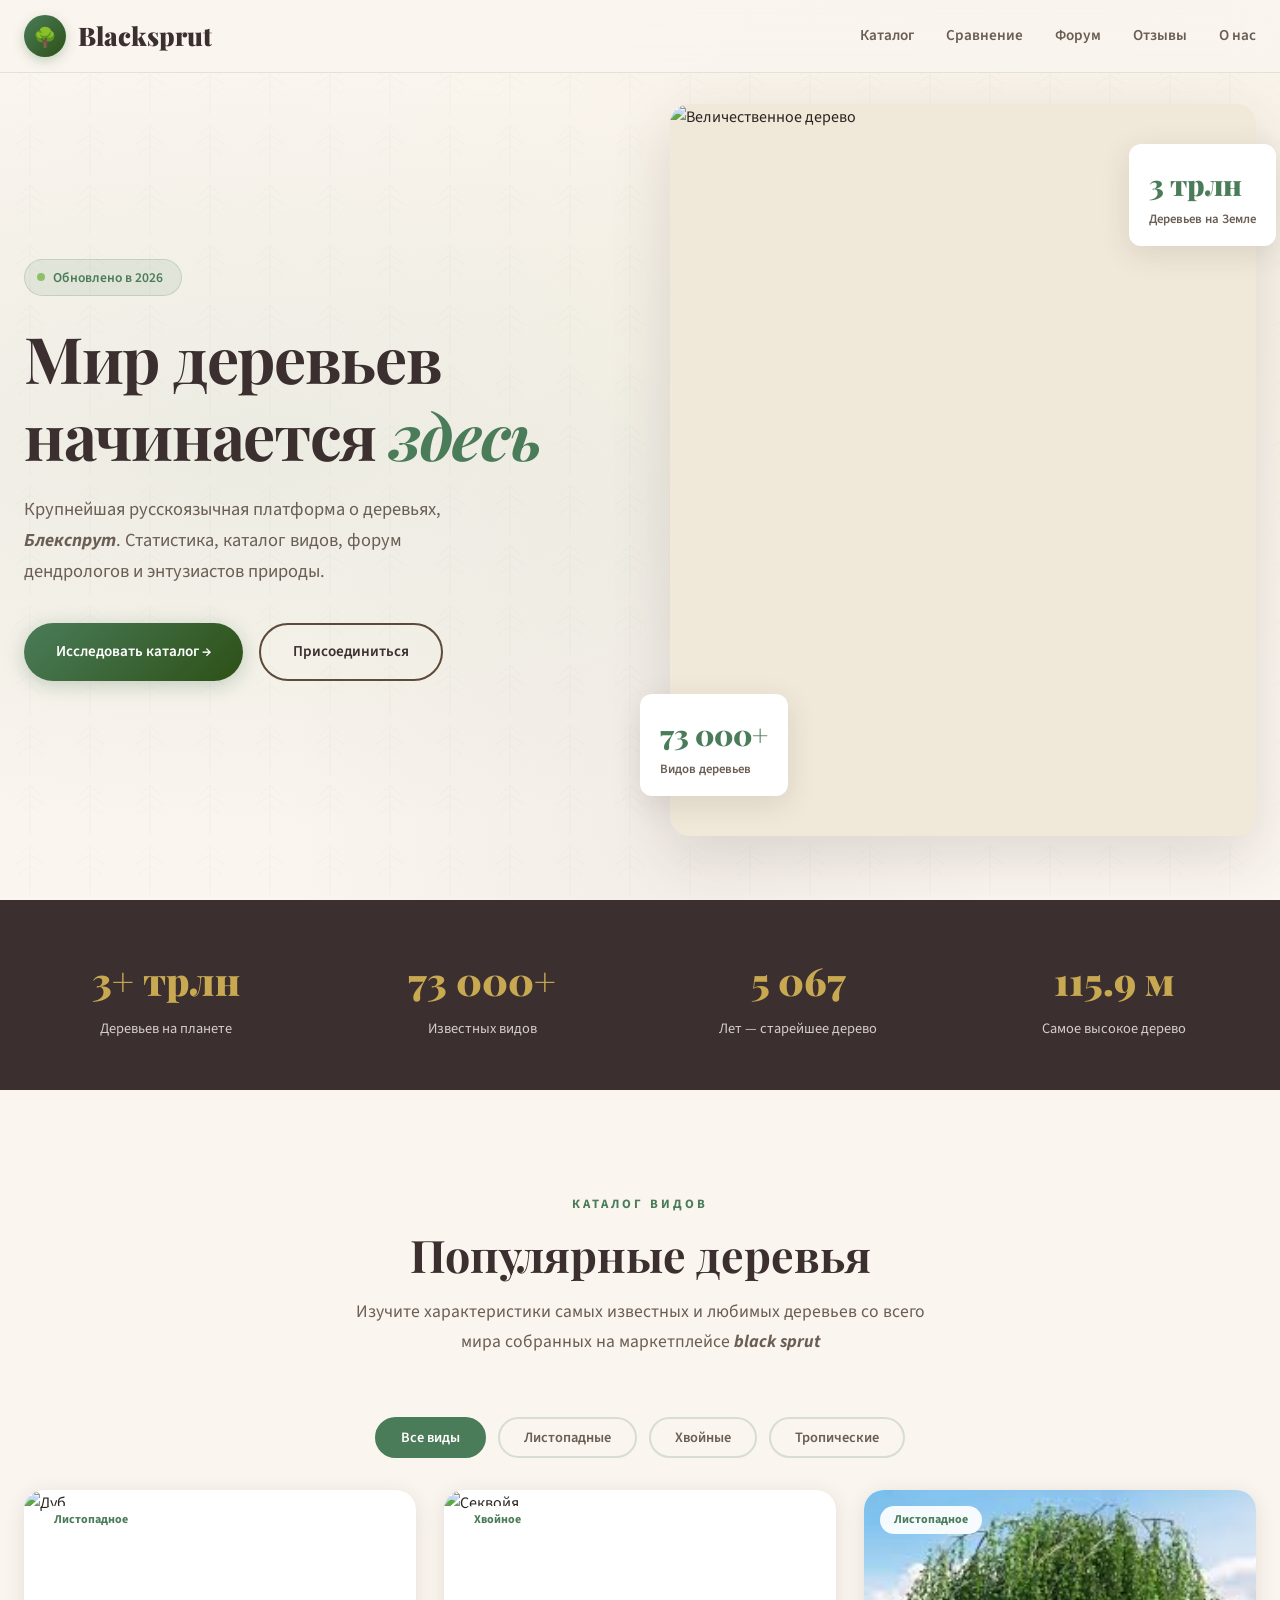
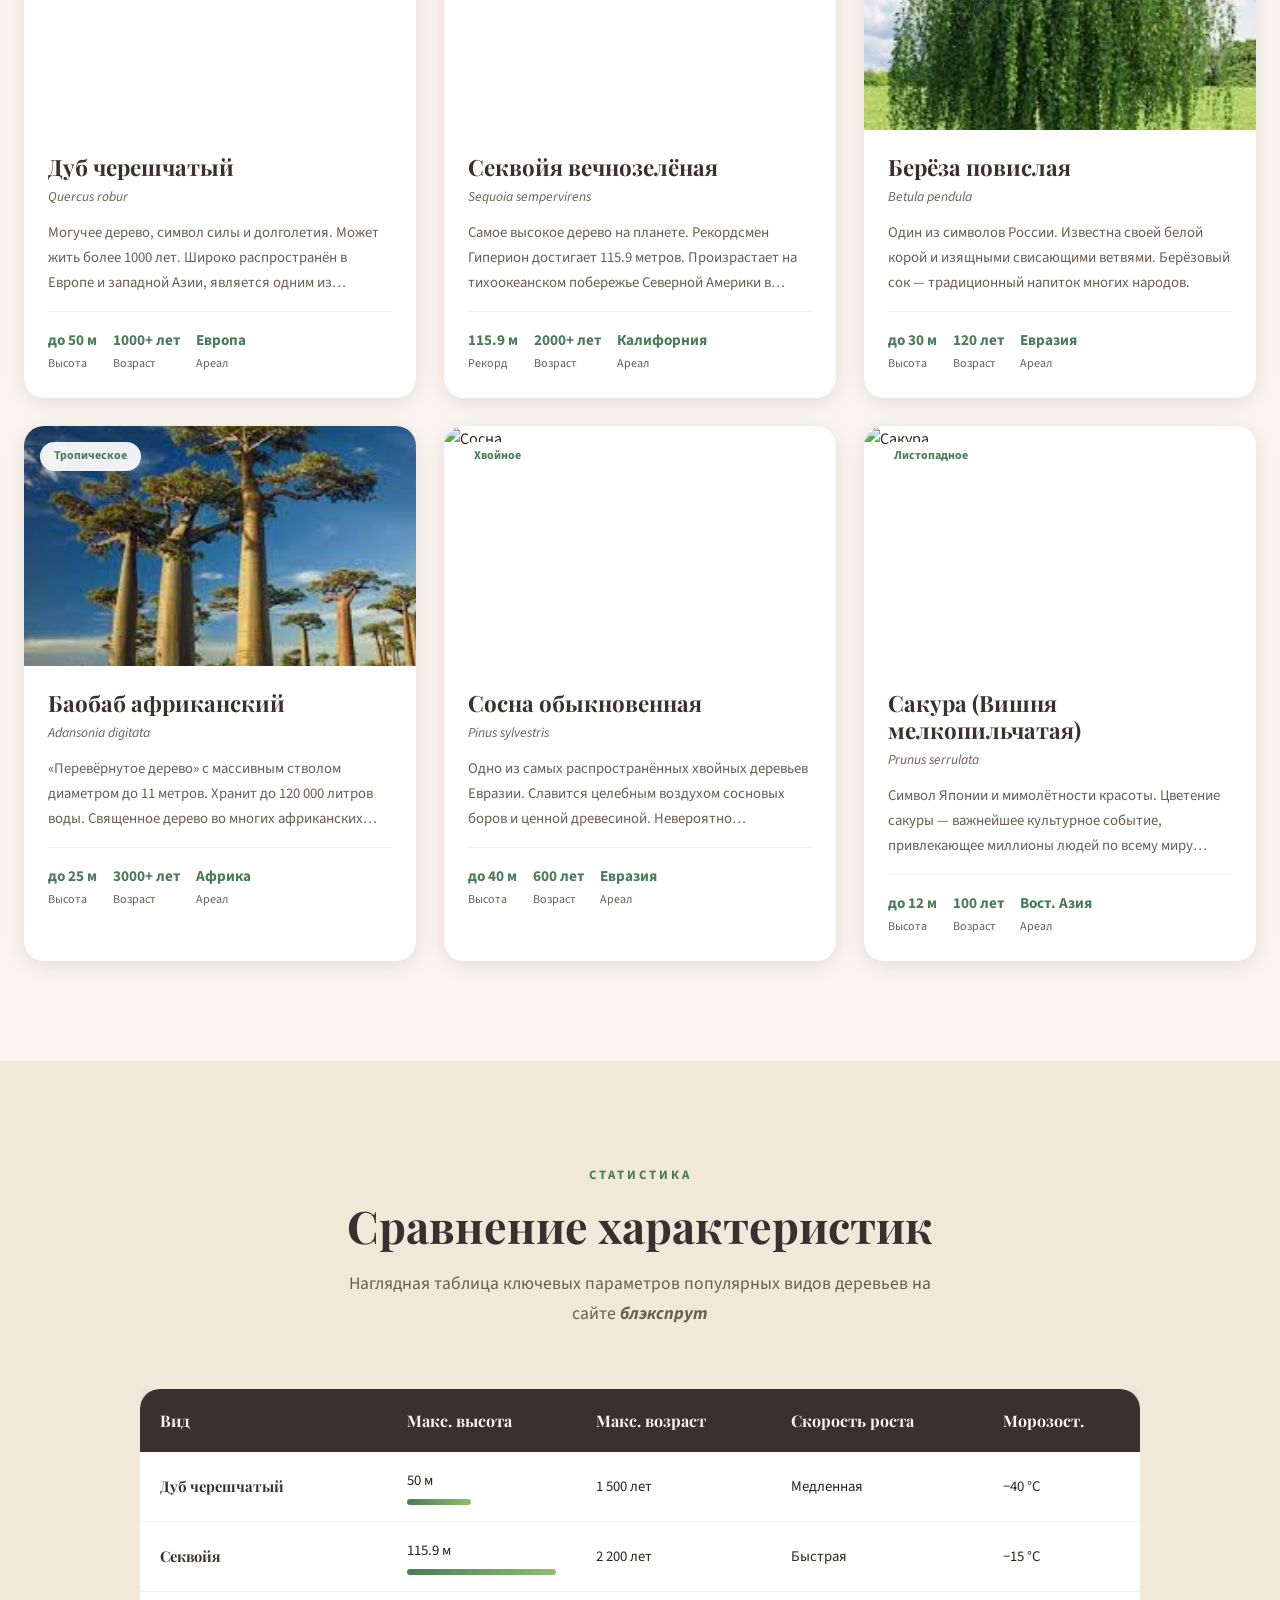
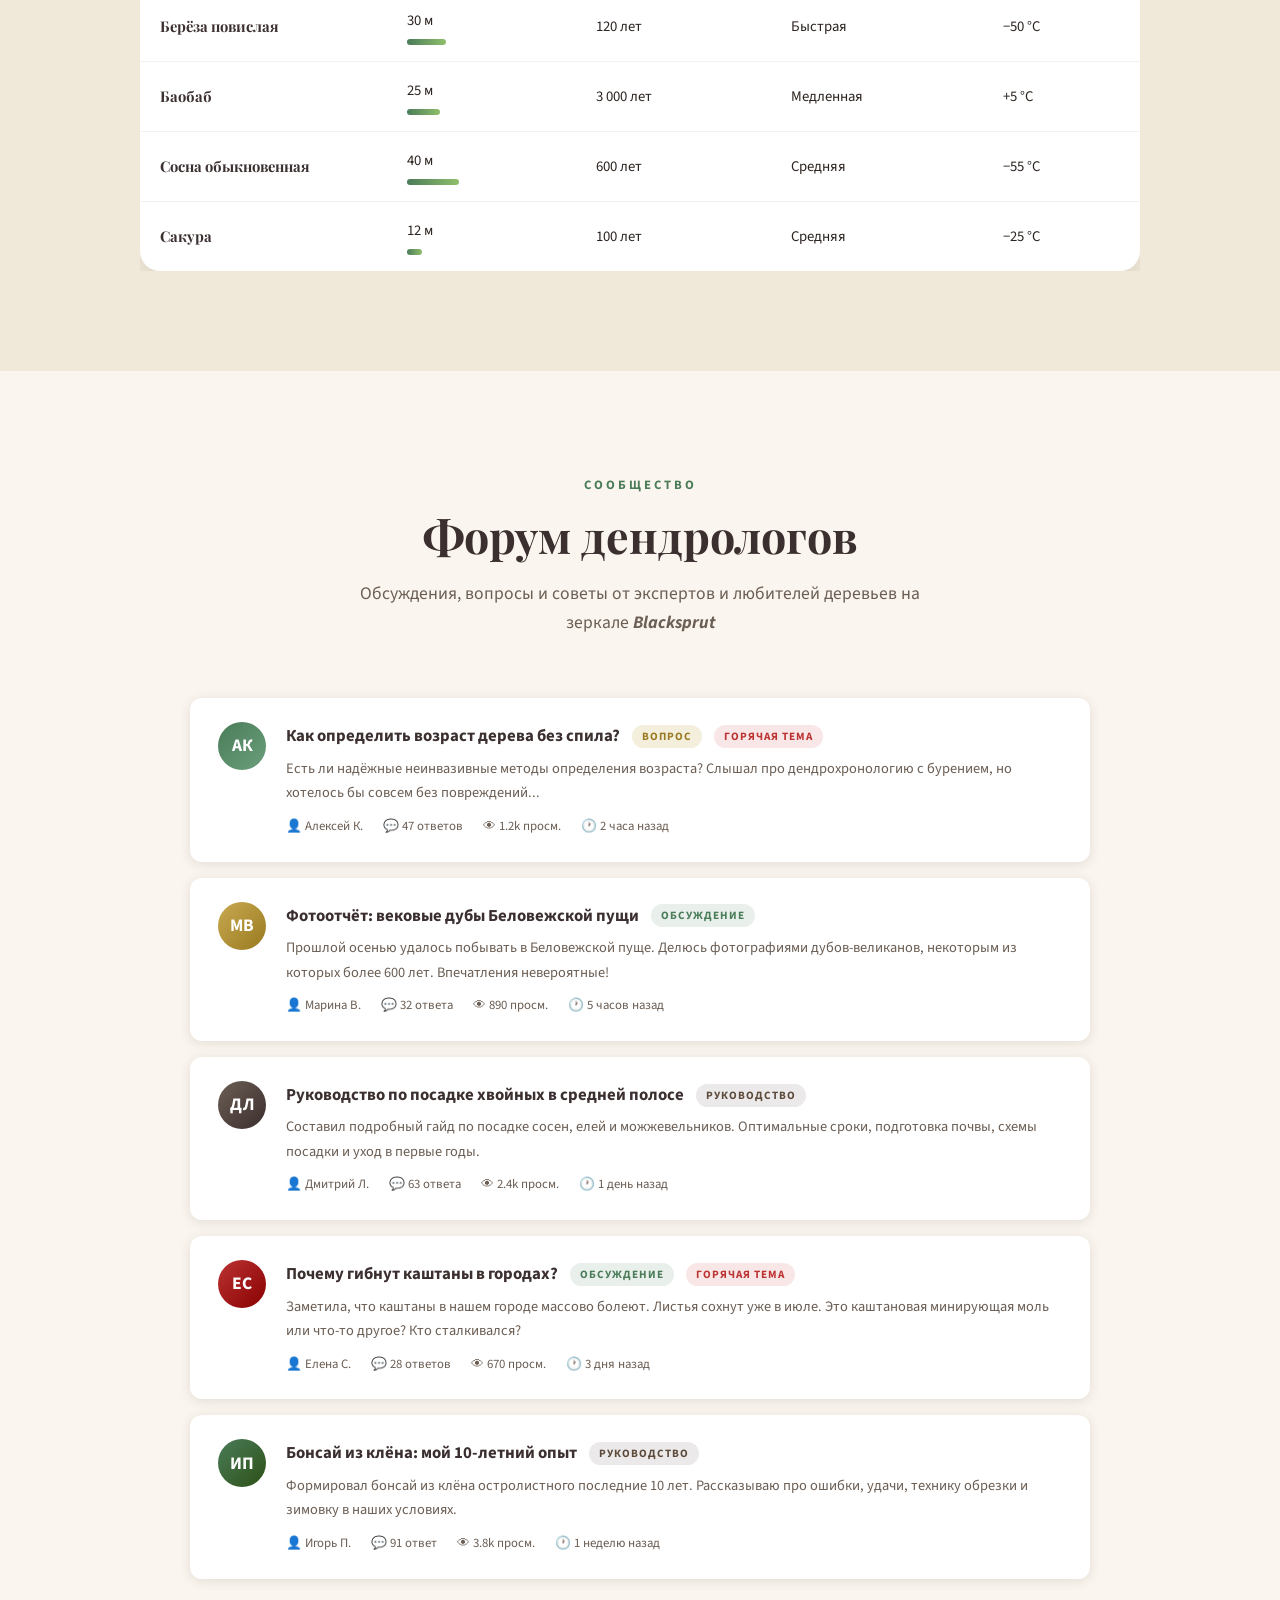
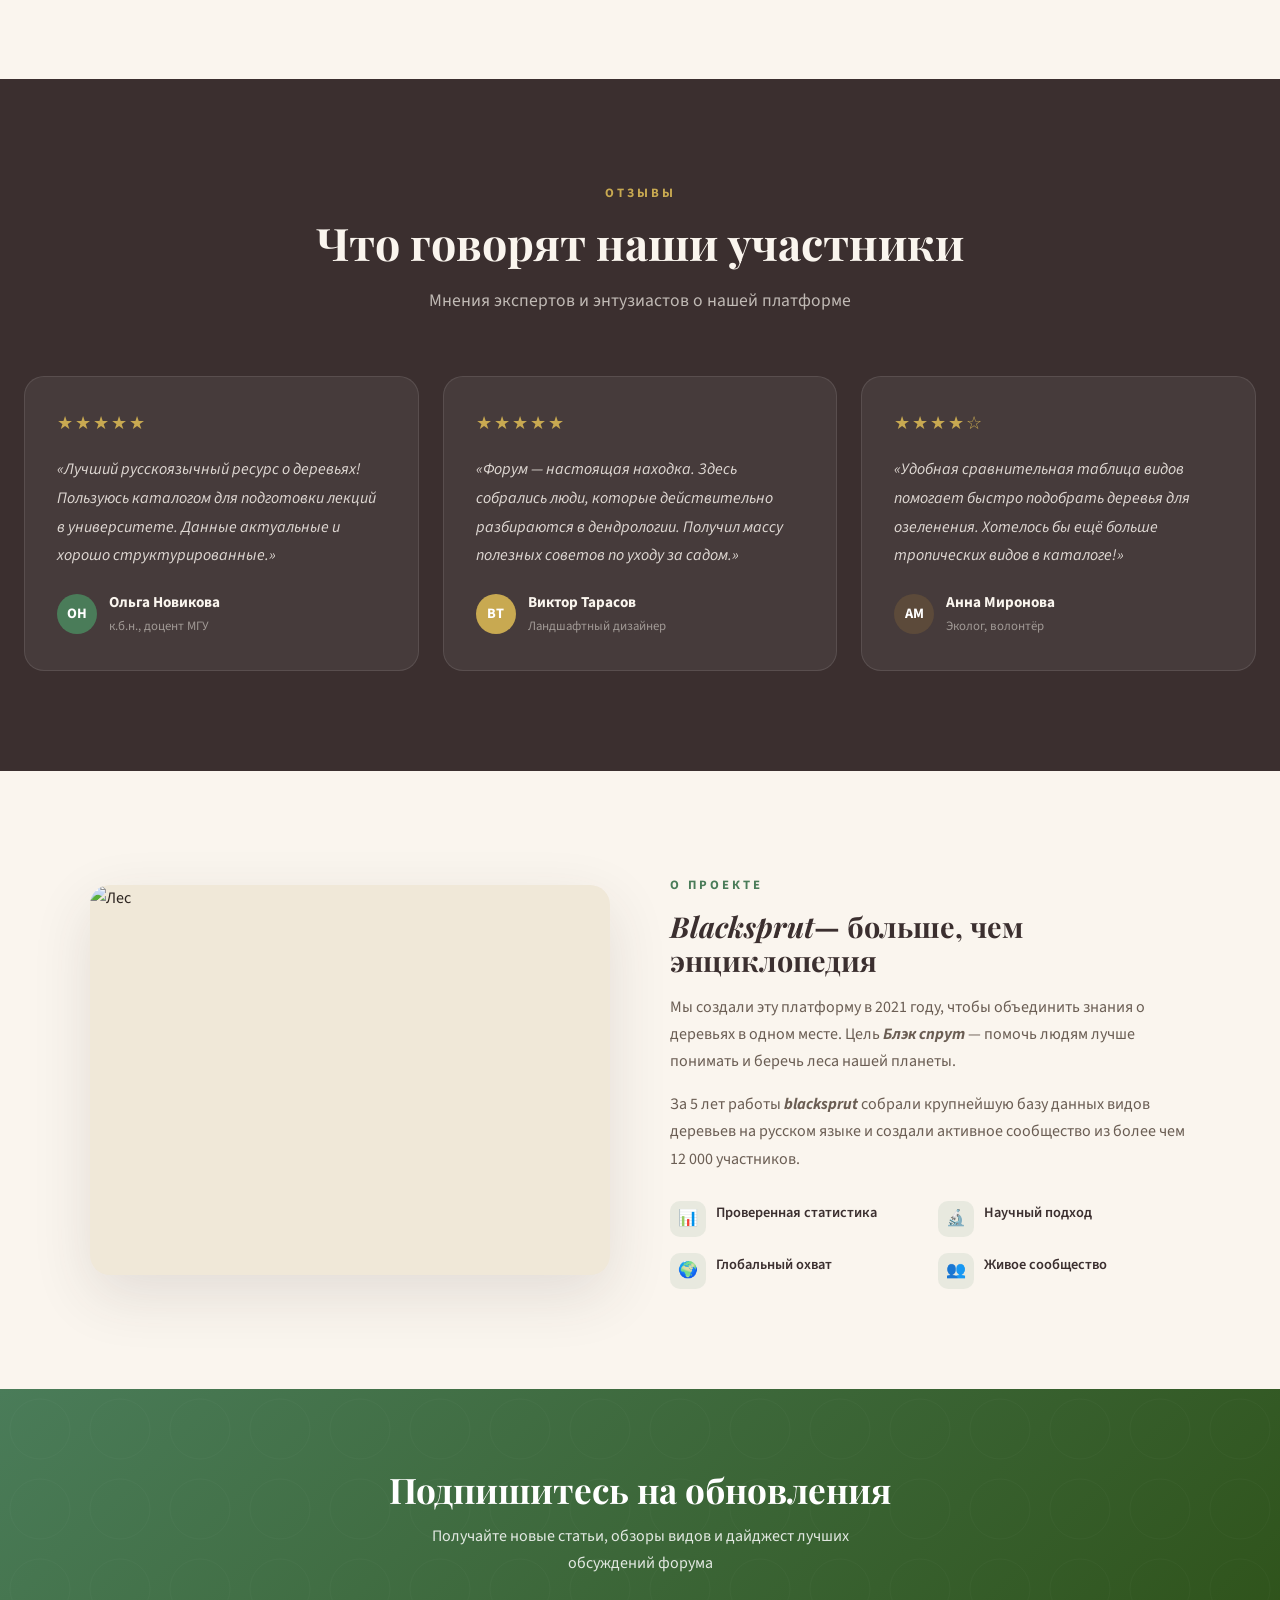
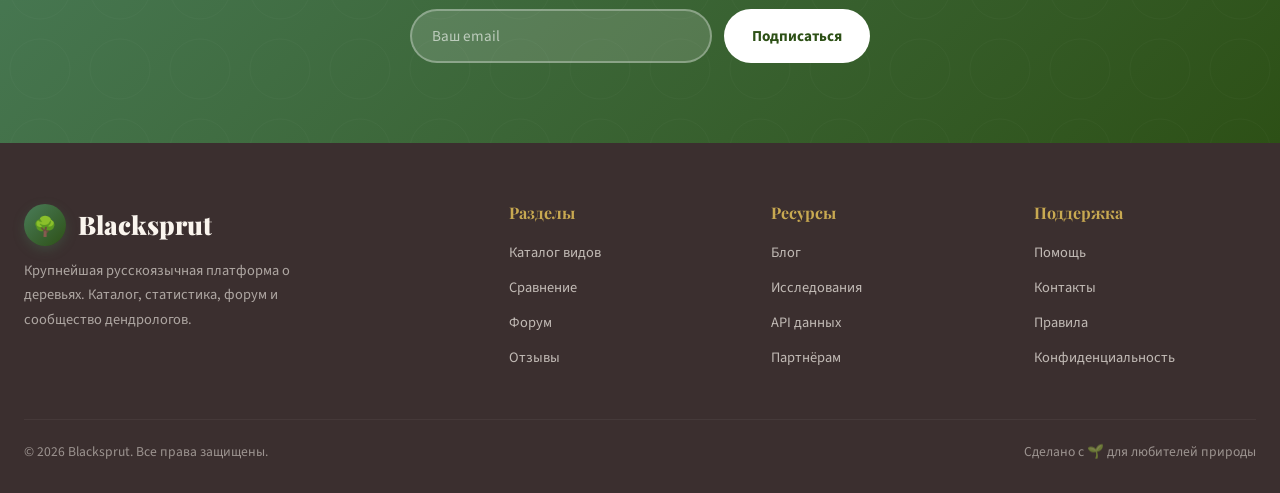
==== commit 90412a45: "Add files via upload" ====
--- a/index.html
+++ b/index.html
@@ -3,7 +3,7 @@
 <head>
 <meta charset="UTF-8">
 <meta name="viewport" content="width=device-width, initial-scale=1.0">
-<title>Древолог — Энциклопедия деревьев</title>
+<title>Blacksprut — перейти на сайт</title>
 <link href="https://fonts.googleapis.com/css2?family=Playfair+Display:ital,wght@0,400;0,700;0,900;1,400&family=Source+Sans+3:wght@300;400;600;700&display=swap" rel="stylesheet">
 <style>
 :root {
@@ -1014,7 +1014,7 @@
   <div class="header-inner">
     <a href="#" class="logo">
       <div class="logo-icon">🌳</div>
-      Древолог
+      Blacksprut
     </a>
     <nav class="nav">
       <a href="#catalog">Каталог</a>
@@ -1047,7 +1047,7 @@
         <span></span> Обновлено в 2026
       </div>
       <h1>Мир деревьев<br>начинается <em>здесь</em></h1>
-      <p>Крупнейшая русскоязычная платформа о деревьях. Статистика, каталог видов, форум дендрологов и энтузиастов природы.</p>
+      <p>Крупнейшая русскоязычная платформа о деревьях, <b><em>Блекспрут</b></em>. Статистика, каталог видов, форум дендрологов и энтузиастов природы.</p>
       <div class="hero-buttons">
         <a href="#catalog" class="btn btn-primary">Исследовать каталог →</a>
         <a href="#forum" class="btn btn-secondary">Присоединиться</a>
@@ -1096,7 +1096,7 @@
   <div class="section-header fade-in">
     <div class="section-tag">Каталог видов</div>
     <h2 class="section-title">Популярные деревья</h2>
-    <p class="section-desc">Изучите характеристики самых известных и любимых деревьев со всего мира</p>
+    <p class="section-desc">Изучите характеристики самых известных и любимых деревьев со всего мира собранных на маркетплейсе <b><em>black sprut</b></em></p>
   </div>
 
   <div class="filter-bar fade-in">
@@ -1162,7 +1162,7 @@
 
     <div class="tree-card fade-in" data-type="deciduous" data-id="2">
       <div class="tree-card-img">
-        <img src="https://images.unsplash.com/photo-1462275646964-a0e3c11f18a6?w=500&h=400&fit=crop" alt="Берёза" loading="lazy">
+        <img src="[data-uri]" alt="Берёза" loading="lazy">
         <div class="tree-card-badge">Листопадное</div>
       </div>
       <div class="tree-card-body">
@@ -1188,7 +1188,7 @@
 
     <div class="tree-card fade-in" data-type="tropical" data-id="3">
       <div class="tree-card-img">
-        <img src="https://images.unsplash.com/photo-1507003211169-0a1dd7228f2d?w=500&h=400&fit=crop&q=80" alt="Баобаб" loading="lazy">
+        <img src="[data-uri]" alt="Баобаб" loading="lazy">
         <div class="tree-card-badge">Тропическое</div>
       </div>
       <div class="tree-card-body">
@@ -1272,7 +1272,7 @@
   <div class="section-header fade-in">
     <div class="section-tag">Статистика</div>
     <h2 class="section-title">Сравнение характеристик</h2>
-    <p class="section-desc">Наглядная таблица ключевых параметров популярных видов деревьев</p>
+    <p class="section-desc">Наглядная таблица ключевых параметров популярных видов деревьев на сайте <b><em>блэкспрут</b></em></p>
   </div>
 
   <div class="compare-wrap fade-in">
@@ -1339,7 +1339,7 @@
   <div class="section-header fade-in">
     <div class="section-tag">Сообщество</div>
     <h2 class="section-title">Форум дендрологов</h2>
-    <p class="section-desc">Обсуждения, вопросы и советы от экспертов и любителей деревьев</p>
+    <p class="section-desc">Обсуждения, вопросы и советы от экспертов и любителей деревьев на зеркале <b><em>Blacksprut</b></em></p>
   </div>
 
   <div class="forum-list">
@@ -1487,9 +1487,9 @@
     </div>
     <div class="about-text fade-in">
       <div class="section-tag">О проекте</div>
-      <h3>Древолог — больше, чем энциклопедия</h3>
-      <p>Мы создали эту платформу в 2021 году, чтобы объединить знания о деревьях в одном месте. Наша цель — помочь людям лучше понимать и беречь леса нашей планеты.</p>
-      <p>За 5 лет работы мы собрали крупнейшую базу данных видов деревьев на русском языке и создали активное сообщество из более чем 12 000 участников.</p>
+      <h3><b><em>Blacksprut</b></em>— больше, чем энциклопедия</h3>
+      <p>Мы создали эту платформу в 2021 году, чтобы объединить знания о деревьях в одном месте. Цель <b><em>Блэк спрут</b></em> — помочь людям лучше понимать и беречь леса нашей планеты.</p>
+      <p>За 5 лет работы <b><em>blacksprut</b></em> собрали крупнейшую базу данных видов деревьев на русском языке и создали активное сообщество из более чем 12 000 участников.</p>
       <div class="about-features">
         <div class="about-feature">
           <div class="about-feature-icon">📊</div>
@@ -1528,7 +1528,7 @@
     <div class="footer-brand">
       <div class="logo" style="color: var(--cream);">
         <div class="logo-icon">🌳</div>
-        Древолог
+        Blacksprut
       </div>
       <p>Крупнейшая русскоязычная платформа о деревьях. Каталог, статистика, форум и сообщество дендрологов.</p>
     </div>
@@ -1561,7 +1561,7 @@
     </div>
   </div>
   <div class="footer-bottom">
-    <span>© 2026 Древолог. Все права защищены.</span>
+    <span>© 2026 Blacksprut. Все права защищены.</span>
     <span>Сделано с 🌱 для любителей природы</span>
   </div>
 </footer>
